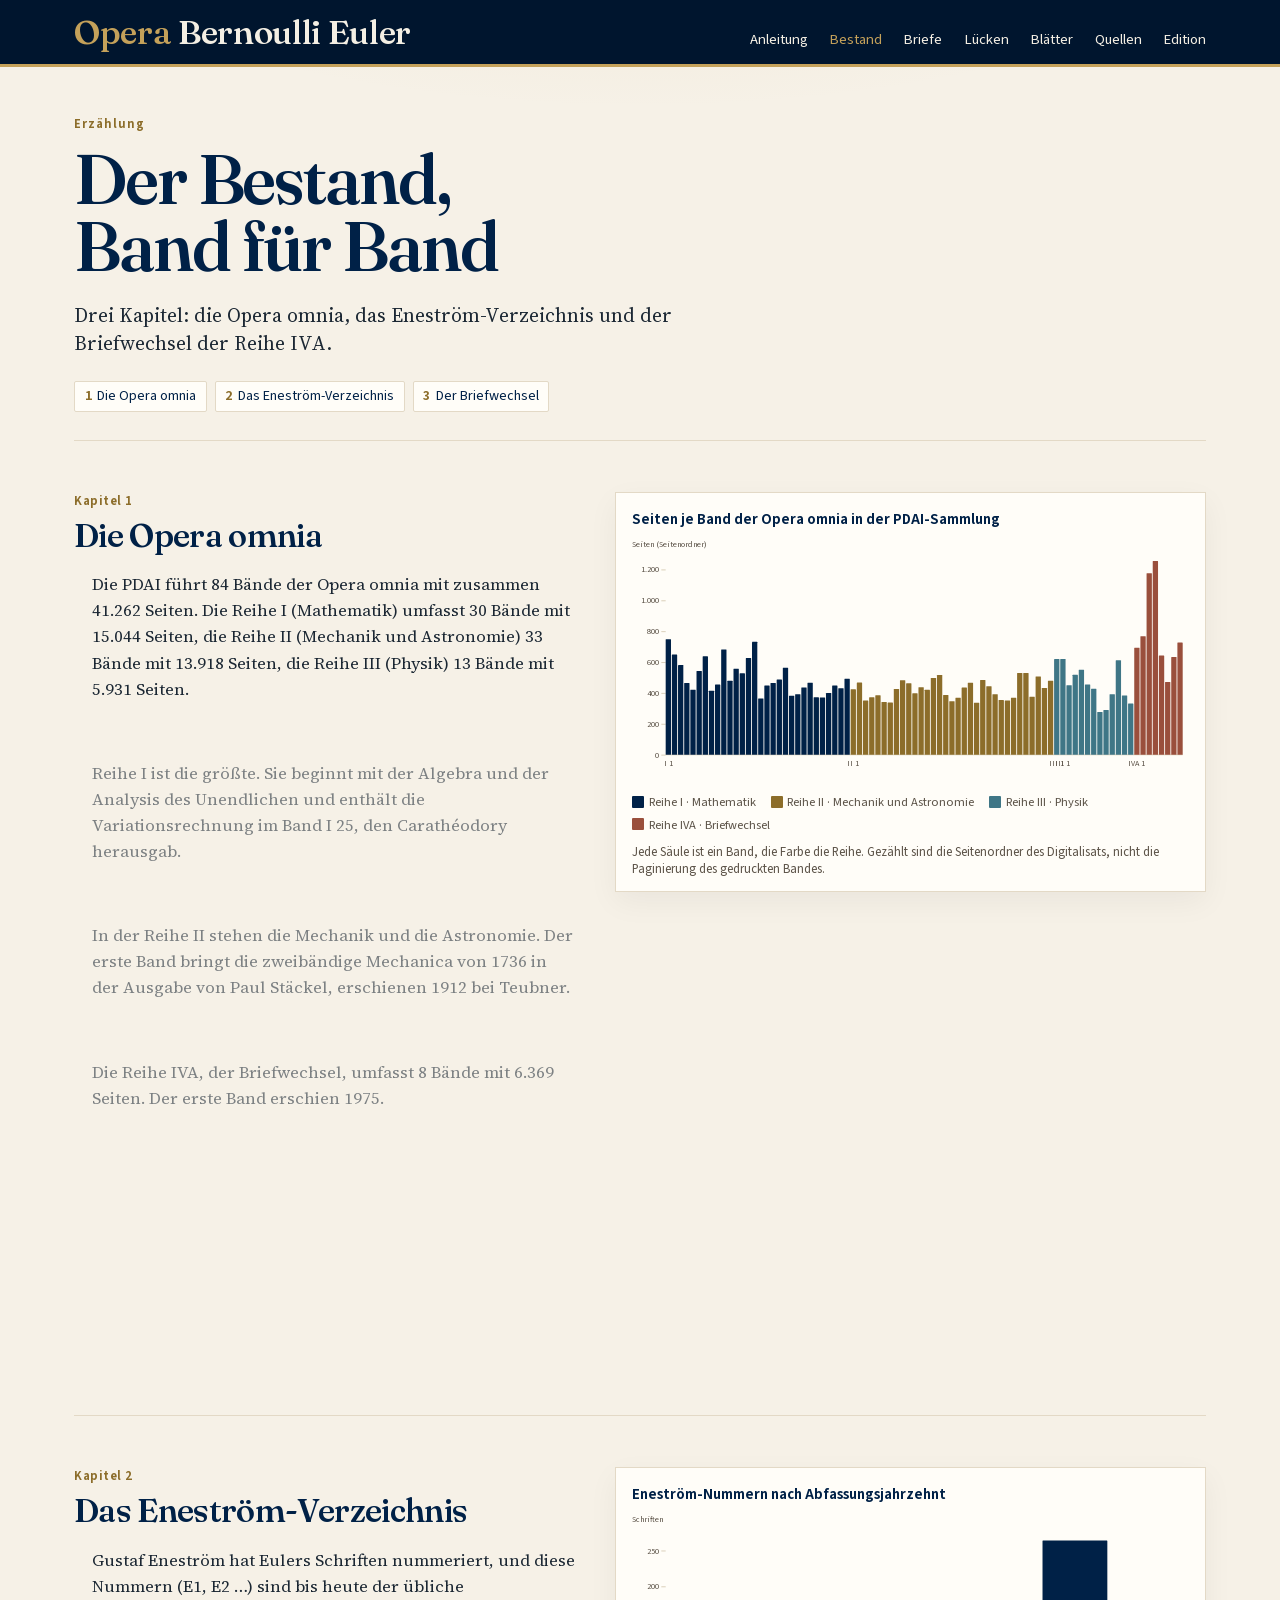
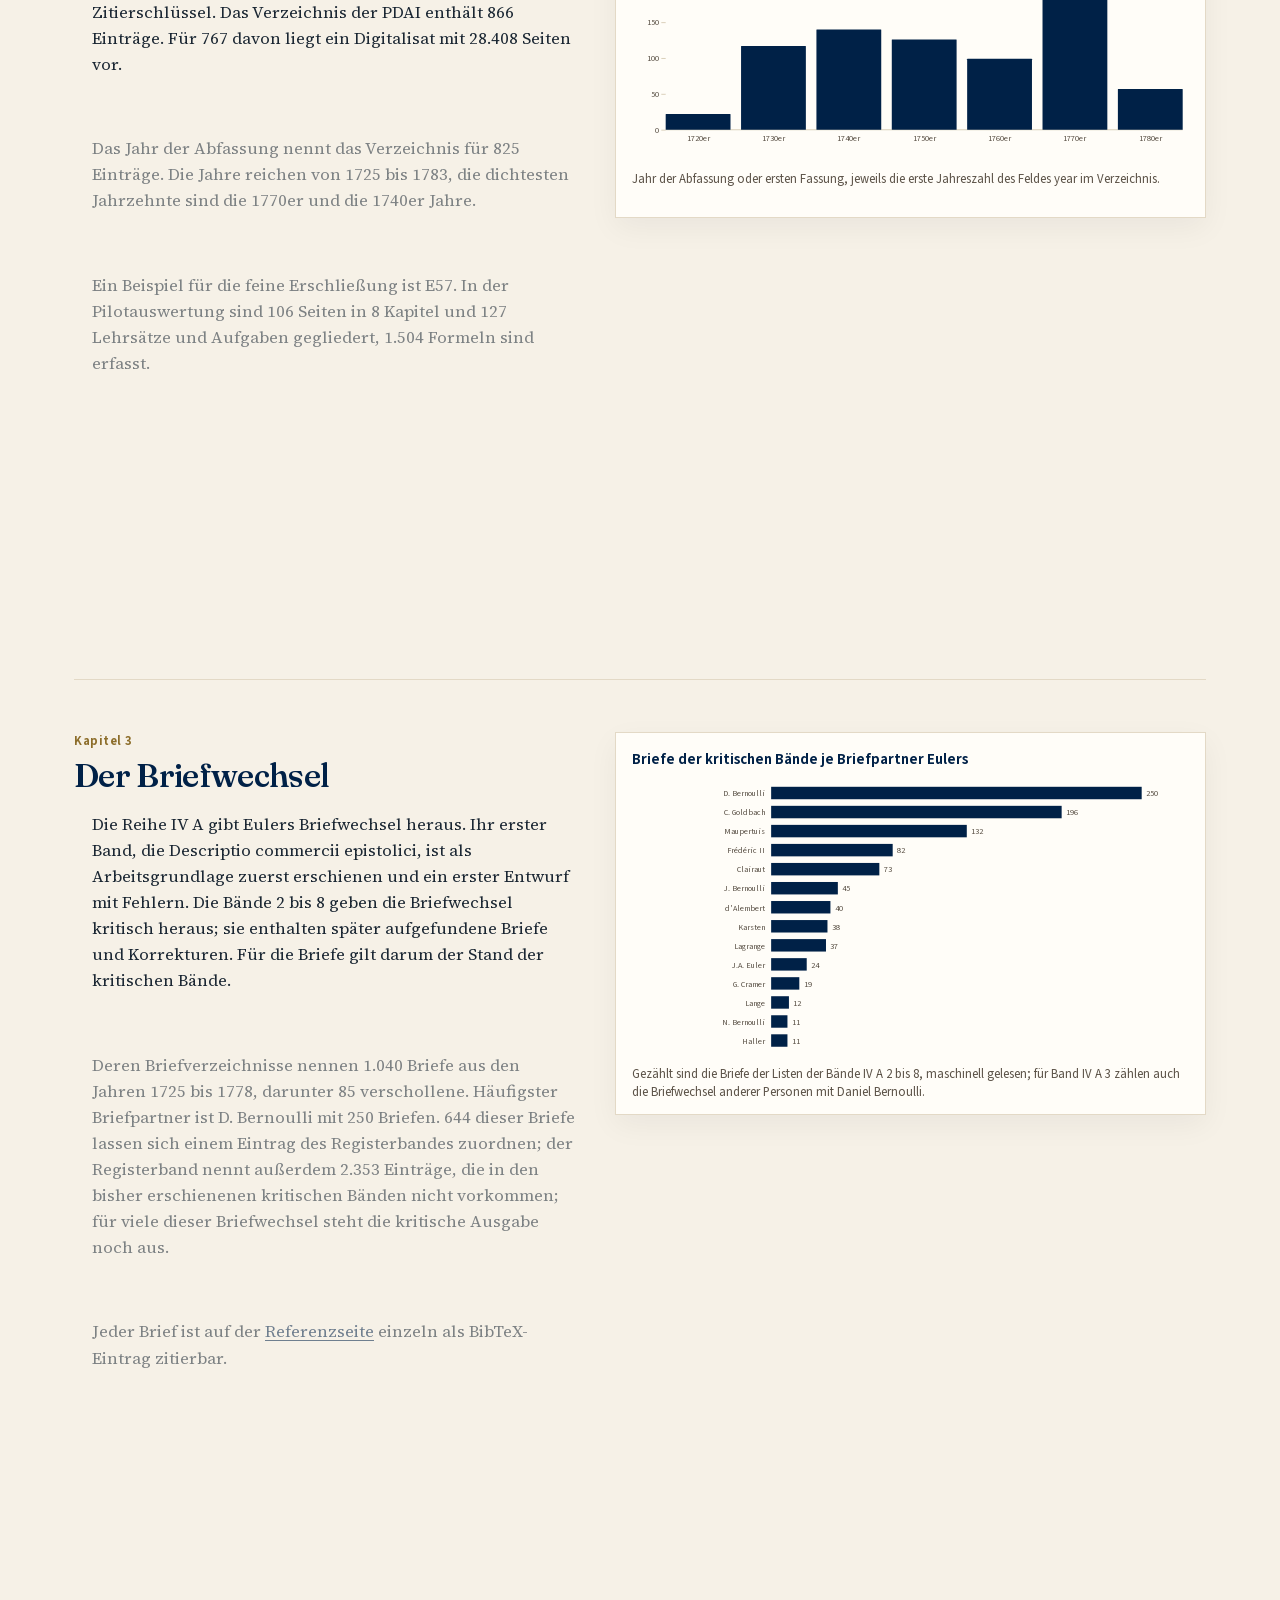
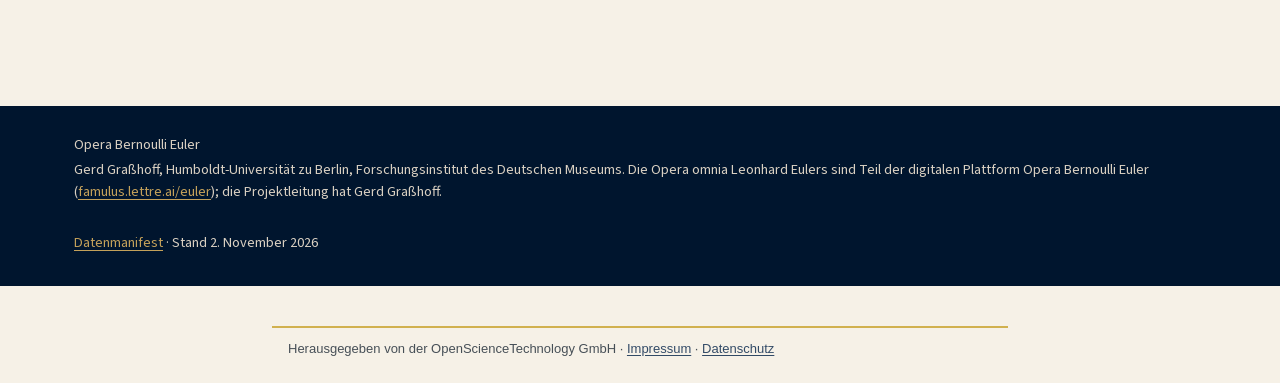
==== bestand/index.html @ 8e4606b7 "Build euler" ====
<!DOCTYPE html>
<html lang="de">
<head>
  <meta charset="utf-8">
  <meta name="viewport" content="width=device-width, initial-scale=1">
  <title>Der Bestand — Opera Bernoulli Euler</title>
  <meta name="description" content="Was von Eulers Werk und Briefwechsel in der PDAI vorliegt, mit Zahlen aus den Quellen.">
  <meta name="author" content="Gerd Graßhoff">
  <meta property="og:title" content="Der Bestand — Opera Bernoulli Euler">
  <meta property="og:description" content="Was von Eulers Werk und Briefwechsel in der PDAI vorliegt, mit Zahlen aus den Quellen.">
  <meta property="og:type" content="website">
  <link rel="icon" href="../favicon.svg" type="image/svg+xml">
  <link rel="stylesheet" href="../assets/fonts.css?v=20261102214445">
  <link rel="stylesheet" href="../assets/landing.css?v=20261102214445">
<!-- famulus:publisher:start -->
<meta name="referrer" content="no-referrer-when-downgrade">
<meta name="publisher" content="OpenScienceTechnology GmbH">
<meta name="DC.publisher" content="OpenScienceTechnology GmbH">
<script type="application/ld+json">{"@context": "https://schema.org", "@type": "WebPage", "url": "https://famulus.lettre.ai/euler/bestand/", "publisher": {"@type": "Organization", "name": "OpenScienceTechnology GmbH", "address": {"@type": "PostalAddress", "streetAddress": "Im Wiesengrund 15A", "addressLocality": "47198 Duisburg", "addressCountry": "Deutschland"}}}</script>
<!-- famulus:publisher:end -->
</head>
<body>
  <a class="skip" href="#inhalt">Zum Inhalt</a>
  <header class="mast">
    <div class="mast-inner">
      <p class="brand brand-lg"><a href="../"><span>Opera</span> Bernoulli Euler</a></p>
      <nav aria-label="Abschnitte">
        <a href="../lesen/">Anleitung</a>
        <a href="../bestand/" aria-current="page">Bestand</a>
        <a href="../briefe/">Briefe</a>
        <a href="../luecken/">Lücken</a>
        <a href="../#galerie">Blätter</a>
        <a href="../#quellen">Quellen</a>
        <a href="https://famulus.lettre.ai/live/euler-opera/" target="_blank" rel="noopener">Edition</a>
      </nav>
    </div>
  </header>

  <main id="inhalt">
    <div class="wrap">
      <section class="story-hero">
        <p class="kicker">Erzählung</p>
        <h1>Der Bestand,<br>Band für Band</h1>
        <p class="lead">Drei Kapitel: die Opera omnia, das Eneström-Verzeichnis und der Briefwechsel der Reihe IVA.</p>
        <ol class="toc" aria-label="Kapitel"><li><a href="#e1"><span class="n">1</span>Die Opera omnia</a></li><li><a href="#e2"><span class="n">2</span>Das Eneström-Verzeichnis</a></li><li><a href="#e3"><span class="n">3</span>Der Briefwechsel</a></li></ol>
      </section>
<section class="chapter" id="e1" data-figure="oo_volumes">
<div class="chapter-text">
<p class="chapter-num">Kapitel 1</p><h2>Die Opera omnia</h2>
<div class="step" data-step="0"><p>Die PDAI führt 84 Bände der Opera omnia mit zusammen 41.262 Seiten. Die Reihe I (Mathematik) umfasst 30 Bände mit 15.044 Seiten, die Reihe II (Mechanik und Astronomie) 33 Bände mit 13.918 Seiten, die Reihe III (Physik) 13 Bände mit 5.931 Seiten.</p></div>
<div class="step" data-step="1" data-highlight="I"><p>Reihe I ist die größte. Sie beginnt mit der Algebra und der Analysis des Unendlichen und enthält die Variationsrechnung im Band I 25, den Carathéodory herausgab.</p></div>
<div class="step" data-step="2" data-highlight="II"><p>In der Reihe II stehen die Mechanik und die Astronomie. Der erste Band bringt die zweibändige Mechanica von 1736 in der Ausgabe von Paul Stäckel, erschienen 1912 bei Teubner.</p></div>
<div class="step" data-step="3" data-highlight="IVA"><p>Die Reihe IVA, der Briefwechsel, umfasst 8 Bände mit 6.369 Seiten. Der erste Band erschien 1975.</p></div>
</div>
<div class="chapter-figure"><div class="sticky"><div class="fig"></div></div></div>
</section>
<section class="chapter" id="e2" data-figure="en_decades">
<div class="chapter-text">
<p class="chapter-num">Kapitel 2</p><h2>Das Eneström-Verzeichnis</h2>
<div class="step" data-step="0"><p>Gustaf Eneström hat Eulers Schriften nummeriert, und diese Nummern (E1, E2 …) sind bis heute der übliche Zitierschlüssel. Das Verzeichnis der PDAI enthält 866 Einträge. Für 767 davon liegt ein Digitalisat mit 28.408 Seiten vor.</p></div>
<div class="step" data-step="1"><p>Das Jahr der Abfassung nennt das Verzeichnis für 825 Einträge. Die Jahre reichen von 1725 bis 1783, die dichtesten Jahrzehnte sind die 1770er und die 1740er Jahre.</p></div>
<div class="step" data-step="2"><p>Ein Beispiel für die feine Erschließung ist E57. In der Pilotauswertung sind 106 Seiten in 8 Kapitel und 127 Lehrsätze und Aufgaben gegliedert, 1.504 Formeln sind erfasst.</p></div>
</div>
<div class="chapter-figure"><div class="sticky"><div class="fig"></div></div></div>
</section>
<section class="chapter" id="e3" data-figure="iva_pairs">
<div class="chapter-text">
<p class="chapter-num">Kapitel 3</p><h2>Der Briefwechsel</h2>
<div class="step" data-step="0"><p>Die Reihe IV A gibt Eulers Briefwechsel heraus. Ihr erster Band, die Descriptio commercii epistolici, ist als Arbeitsgrundlage zuerst erschienen und ein erster Entwurf mit Fehlern. Die Bände 2 bis 8 geben die Briefwechsel kritisch heraus; sie enthalten später aufgefundene Briefe und Korrekturen. Für die Briefe gilt darum der Stand der kritischen Bände.</p></div>
<div class="step" data-step="1"><p>Deren Briefverzeichnisse nennen 1.040 Briefe aus den Jahren 1725 bis 1778, darunter 85 verschollene. Häufigster Briefpartner ist D. Bernoulli mit 250 Briefen. 644 dieser Briefe lassen sich einem Eintrag des Registerbandes zuordnen; der Registerband nennt außerdem 2.353 Einträge, die in den bisher erschienenen kritischen Bänden nicht vorkommen; für viele dieser Briefwechsel steht die kritische Ausgabe noch aus.</p></div>
<div class="step" data-step="2"><p>Jeder Brief ist auf der <a href="../briefe/">Referenzseite</a> einzeln als BibTeX-Eintrag zitierbar.</p></div>
</div>
<div class="chapter-figure"><div class="sticky"><div class="fig"></div></div></div>
</section>


    </div>
  </main>

  <footer>
    <div class="wrap">
      <div><p>Opera Bernoulli Euler</p><p>Gerd Graßhoff, Humboldt-Universität zu Berlin, Forschungsinstitut des Deutschen Museums. Die Opera omnia Leonhard Eulers sind Teil der digitalen Plattform Opera Bernoulli Euler (<a href="https://famulus.lettre.ai/euler/">famulus.lettre.ai/euler</a>); die Projektleitung hat Gerd Graßhoff.</p></div>
      <div><p><a href="../data/manifest.json">Datenmanifest</a> · Stand 2. November 2026</p></div>
    </div>
    <div class="wrap"></div>
  </footer>

  <script src="../assets/vendor/d3.v7.min.js?v=20261102214445"></script>
  <script src="../data/bundle.js?v=20261102214445"></script>
  <script src="../assets/js/charts.js?v=20261102214445"></script>
  <script src="../assets/js/issues.js?v=20261102214445"></script>
  <script src="../assets/js/scrolly.js?v=20261102214445"></script>
<!-- famulus:publisher:start -->
<p class="famulus-publisher" style="max-width:46rem;margin:2.5rem auto 1.5rem;padding:.7rem 16px 0;border-top:2px solid #c8a22a;font:13px/1.5 -apple-system,BlinkMacSystemFont,sans-serif;opacity:.8">Herausgegeben von der OpenScienceTechnology GmbH · <a href="/impressum/">Impressum</a> · <a href="/datenschutz/">Datenschutz</a></p>
<script>(function(){try{var C="https://lettre.ngrok.dev/famulus-counter/api/hit",L=C.replace(/hit$/,'leave'),q=new URLSearchParams(location.search),v=Math.random().toString(36).slice(2,12),u=location.pathname;function S(a,b){navigator.sendBeacon?navigator.sendBeacon(a,b):fetch(a,{method:'POST',body:b,keepalive:true,mode:'no-cors'})}S(C,JSON.stringify({u:u,r:document.referrer,m:"",v:v,c:q.get('c')||q.get('utm_campaign')||''}));var a=0,t=document.visibilityState=='visible'?Date.now():0,s=0,x='',g='',k='';function sc(){var h=document.documentElement;s=Math.max(s,Math.min(100,Math.round((scrollY+innerHeight)/Math.max(h.scrollHeight,1)*100)))}addEventListener('scroll',sc,{passive:true});addEventListener('load',sc);sc();document.addEventListener('click',function(e){var l=e.target.closest&&e.target.closest('a[href]');if(l&&/^https?:$/.test(l.protocol)){var i=l.host==location.host;x=i?'in':'out';g=i?l.pathname+l.hash:l.host;k=(l.getAttribute('aria-label')||l.textContent||'').replace(/\s+/g,' ').trim().slice(0,80);B()}},true);function B(){S(L,JSON.stringify({u:u,v:v,d:Math.round((a+(t?Date.now()-t:0))/1000),s:s,x:x,t:g,k:k}))}function F(){if(t){a+=Date.now()-t;t=0}B()}document.addEventListener('visibilitychange',function(){document.visibilityState=='hidden'?F():t=Date.now()});addEventListener('pagehide',function(){if(t)F()})}catch(e){}})();</script>
<noscript><img src="https://lettre.ngrok.dev/famulus-counter/api/hit.gif?u=/euler/bestand/&amp;m=" width="1" height="1" alt=""></noscript>
<!-- famulus:publisher:end -->
</body>
</html>
---- assets/fonts.css ----
/* Self-hosted web fonts (Fraunces, Source Sans 3, Source Serif 4; SIL Open Font License),
   subsets latin, latin-ext, greek: no request to Google from the landing pages. */
/* latin-ext */
@font-face {
  font-family: 'Fraunces';
  font-style: italic;
  font-weight: 460;
  font-display: swap;
  src: url(../fonts/Fraunces-ea6119fa7f.woff2) format('woff2');
  unicode-range: U+0100-02BA, U+02BD-02C5, U+02C7-02CC, U+02CE-02D7, U+02DD-02FF, U+0304, U+0308, U+0329, U+1D00-1DBF, U+1E00-1E9F, U+1EF2-1EFF, U+2020, U+20A0-20AB, U+20AD-20C4, U+2113, U+2C60-2C7F, U+A720-A7FF;
}
/* latin */
@font-face {
  font-family: 'Fraunces';
  font-style: italic;
  font-weight: 460;
  font-display: swap;
  src: url(../fonts/Fraunces-acb6475b6d.woff2) format('woff2');
  unicode-range: U+0000-00FF, U+0131, U+0152-0153, U+02BB-02BC, U+02C6, U+02DA, U+02DC, U+0304, U+0308, U+0329, U+2000-206F, U+20AC, U+2122, U+2191, U+2193, U+2212, U+2215, U+FEFF, U+FFFD;
}
/* latin-ext */
@font-face {
  font-family: 'Fraunces';
  font-style: normal;
  font-weight: 460;
  font-display: swap;
  src: url(../fonts/Fraunces-ed6f8e8580.woff2) format('woff2');
  unicode-range: U+0100-02BA, U+02BD-02C5, U+02C7-02CC, U+02CE-02D7, U+02DD-02FF, U+0304, U+0308, U+0329, U+1D00-1DBF, U+1E00-1E9F, U+1EF2-1EFF, U+2020, U+20A0-20AB, U+20AD-20C4, U+2113, U+2C60-2C7F, U+A720-A7FF;
}
/* latin */
@font-face {
  font-family: 'Fraunces';
  font-style: normal;
  font-weight: 460;
  font-display: swap;
  src: url(../fonts/Fraunces-9e5095030b.woff2) format('woff2');
  unicode-range: U+0000-00FF, U+0131, U+0152-0153, U+02BB-02BC, U+02C6, U+02DA, U+02DC, U+0304, U+0308, U+0329, U+2000-206F, U+20AC, U+2122, U+2191, U+2193, U+2212, U+2215, U+FEFF, U+FFFD;
}
/* latin-ext */
@font-face {
  font-family: 'Fraunces';
  font-style: normal;
  font-weight: 560;
  font-display: swap;
  src: url(../fonts/Fraunces-ed6f8e8580.woff2) format('woff2');
  unicode-range: U+0100-02BA, U+02BD-02C5, U+02C7-02CC, U+02CE-02D7, U+02DD-02FF, U+0304, U+0308, U+0329, U+1D00-1DBF, U+1E00-1E9F, U+1EF2-1EFF, U+2020, U+20A0-20AB, U+20AD-20C4, U+2113, U+2C60-2C7F, U+A720-A7FF;
}
/* latin */
@font-face {
  font-family: 'Fraunces';
  font-style: normal;
  font-weight: 560;
  font-display: swap;
  src: url(../fonts/Fraunces-9e5095030b.woff2) format('woff2');
  unicode-range: U+0000-00FF, U+0131, U+0152-0153, U+02BB-02BC, U+02C6, U+02DA, U+02DC, U+0304, U+0308, U+0329, U+2000-206F, U+20AC, U+2122, U+2191, U+2193, U+2212, U+2215, U+FEFF, U+FFFD;
}
/* greek */
@font-face {
  font-family: 'Source Sans 3';
  font-style: italic;
  font-weight: 400;
  font-display: swap;
  src: url(../fonts/SourceSans3-353a1b1a14.woff2) format('woff2');
  unicode-range: U+0370-0377, U+037A-037F, U+0384-038A, U+038C, U+038E-03A1, U+03A3-03FF;
}
/* latin-ext */
@font-face {
  font-family: 'Source Sans 3';
  font-style: italic;
  font-weight: 400;
  font-display: swap;
  src: url(../fonts/SourceSans3-d600567f49.woff2) format('woff2');
  unicode-range: U+0100-02BA, U+02BD-02C5, U+02C7-02CC, U+02CE-02D7, U+02DD-02FF, U+0304, U+0308, U+0329, U+1D00-1DBF, U+1E00-1E9F, U+1EF2-1EFF, U+2020, U+20A0-20AB, U+20AD-20C4, U+2113, U+2C60-2C7F, U+A720-A7FF;
}
/* latin */
@font-face {
  font-family: 'Source Sans 3';
  font-style: italic;
  font-weight: 400;
  font-display: swap;
  src: url(../fonts/SourceSans3-40b18df6c7.woff2) format('woff2');
  unicode-range: U+0000-00FF, U+0131, U+0152-0153, U+02BB-02BC, U+02C6, U+02DA, U+02DC, U+0304, U+0308, U+0329, U+2000-206F, U+20AC, U+2122, U+2191, U+2193, U+2212, U+2215, U+FEFF, U+FFFD;
}
/* greek */
@font-face {
  font-family: 'Source Sans 3';
  font-style: normal;
  font-weight: 400;
  font-display: swap;
  src: url(../fonts/SourceSans3-4f1e272f52.woff2) format('woff2');
  unicode-range: U+0370-0377, U+037A-037F, U+0384-038A, U+038C, U+038E-03A1, U+03A3-03FF;
}
/* latin-ext */
@font-face {
  font-family: 'Source Sans 3';
  font-style: normal;
  font-weight: 400;
  font-display: swap;
  src: url(../fonts/SourceSans3-b185df042d.woff2) format('woff2');
  unicode-range: U+0100-02BA, U+02BD-02C5, U+02C7-02CC, U+02CE-02D7, U+02DD-02FF, U+0304, U+0308, U+0329, U+1D00-1DBF, U+1E00-1E9F, U+1EF2-1EFF, U+2020, U+20A0-20AB, U+20AD-20C4, U+2113, U+2C60-2C7F, U+A720-A7FF;
}
/* latin */
@font-face {
  font-family: 'Source Sans 3';
  font-style: normal;
  font-weight: 400;
  font-display: swap;
  src: url(../fonts/SourceSans3-e6c9ca6380.woff2) format('woff2');
  unicode-range: U+0000-00FF, U+0131, U+0152-0153, U+02BB-02BC, U+02C6, U+02DA, U+02DC, U+0304, U+0308, U+0329, U+2000-206F, U+20AC, U+2122, U+2191, U+2193, U+2212, U+2215, U+FEFF, U+FFFD;
}
/* greek */
@font-face {
  font-family: 'Source Sans 3';
  font-style: normal;
  font-weight: 560;
  font-display: swap;
  src: url(../fonts/SourceSans3-4f1e272f52.woff2) format('woff2');
  unicode-range: U+0370-0377, U+037A-037F, U+0384-038A, U+038C, U+038E-03A1, U+03A3-03FF;
}
/* latin-ext */
@font-face {
  font-family: 'Source Sans 3';
  font-style: normal;
  font-weight: 560;
  font-display: swap;
  src: url(../fonts/SourceSans3-b185df042d.woff2) format('woff2');
  unicode-range: U+0100-02BA, U+02BD-02C5, U+02C7-02CC, U+02CE-02D7, U+02DD-02FF, U+0304, U+0308, U+0329, U+1D00-1DBF, U+1E00-1E9F, U+1EF2-1EFF, U+2020, U+20A0-20AB, U+20AD-20C4, U+2113, U+2C60-2C7F, U+A720-A7FF;
}
/* latin */
@font-face {
  font-family: 'Source Sans 3';
  font-style: normal;
  font-weight: 560;
  font-display: swap;
  src: url(../fonts/SourceSans3-e6c9ca6380.woff2) format('woff2');
  unicode-range: U+0000-00FF, U+0131, U+0152-0153, U+02BB-02BC, U+02C6, U+02DA, U+02DC, U+0304, U+0308, U+0329, U+2000-206F, U+20AC, U+2122, U+2191, U+2193, U+2212, U+2215, U+FEFF, U+FFFD;
}
/* greek */
@font-face {
  font-family: 'Source Sans 3';
  font-style: normal;
  font-weight: 650;
  font-display: swap;
  src: url(../fonts/SourceSans3-4f1e272f52.woff2) format('woff2');
  unicode-range: U+0370-0377, U+037A-037F, U+0384-038A, U+038C, U+038E-03A1, U+03A3-03FF;
}
/* latin-ext */
@font-face {
  font-family: 'Source Sans 3';
  font-style: normal;
  font-weight: 650;
  font-display: swap;
  src: url(../fonts/SourceSans3-b185df042d.woff2) format('woff2');
  unicode-range: U+0100-02BA, U+02BD-02C5, U+02C7-02CC, U+02CE-02D7, U+02DD-02FF, U+0304, U+0308, U+0329, U+1D00-1DBF, U+1E00-1E9F, U+1EF2-1EFF, U+2020, U+20A0-20AB, U+20AD-20C4, U+2113, U+2C60-2C7F, U+A720-A7FF;
}
/* latin */
@font-face {
  font-family: 'Source Sans 3';
  font-style: normal;
  font-weight: 650;
  font-display: swap;
  src: url(../fonts/SourceSans3-e6c9ca6380.woff2) format('woff2');
  unicode-range: U+0000-00FF, U+0131, U+0152-0153, U+02BB-02BC, U+02C6, U+02DA, U+02DC, U+0304, U+0308, U+0329, U+2000-206F, U+20AC, U+2122, U+2191, U+2193, U+2212, U+2215, U+FEFF, U+FFFD;
}
/* greek */
@font-face {
  font-family: 'Source Serif 4';
  font-style: italic;
  font-weight: 400;
  font-display: swap;
  src: url(../fonts/SourceSerif4-4c9485c931.woff2) format('woff2');
  unicode-range: U+0370-0377, U+037A-037F, U+0384-038A, U+038C, U+038E-03A1, U+03A3-03FF;
}
/* latin-ext */
@font-face {
  font-family: 'Source Serif 4';
  font-style: italic;
  font-weight: 400;
  font-display: swap;
  src: url(../fonts/SourceSerif4-6f4634df4c.woff2) format('woff2');
  unicode-range: U+0100-02BA, U+02BD-02C5, U+02C7-02CC, U+02CE-02D7, U+02DD-02FF, U+0304, U+0308, U+0329, U+1D00-1DBF, U+1E00-1E9F, U+1EF2-1EFF, U+2020, U+20A0-20AB, U+20AD-20C4, U+2113, U+2C60-2C7F, U+A720-A7FF;
}
/* latin */
@font-face {
  font-family: 'Source Serif 4';
  font-style: italic;
  font-weight: 400;
  font-display: swap;
  src: url(../fonts/SourceSerif4-1728511cfe.woff2) format('woff2');
  unicode-range: U+0000-00FF, U+0131, U+0152-0153, U+02BB-02BC, U+02C6, U+02DA, U+02DC, U+0304, U+0308, U+0329, U+2000-206F, U+20AC, U+2122, U+2191, U+2193, U+2212, U+2215, U+FEFF, U+FFFD;
}
/* greek */
@font-face {
  font-family: 'Source Serif 4';
  font-style: normal;
  font-weight: 400;
  font-display: swap;
  src: url(../fonts/SourceSerif4-ee5077508f.woff2) format('woff2');
  unicode-range: U+0370-0377, U+037A-037F, U+0384-038A, U+038C, U+038E-03A1, U+03A3-03FF;
}
/* latin-ext */
@font-face {
  font-family: 'Source Serif 4';
  font-style: normal;
  font-weight: 400;
  font-display: swap;
  src: url(../fonts/SourceSerif4-904ac685a1.woff2) format('woff2');
  unicode-range: U+0100-02BA, U+02BD-02C5, U+02C7-02CC, U+02CE-02D7, U+02DD-02FF, U+0304, U+0308, U+0329, U+1D00-1DBF, U+1E00-1E9F, U+1EF2-1EFF, U+2020, U+20A0-20AB, U+20AD-20C4, U+2113, U+2C60-2C7F, U+A720-A7FF;
}
/* latin */
@font-face {
  font-family: 'Source Serif 4';
  font-style: normal;
  font-weight: 400;
  font-display: swap;
  src: url(../fonts/SourceSerif4-8eff34b5ed.woff2) format('woff2');
  unicode-range: U+0000-00FF, U+0131, U+0152-0153, U+02BB-02BC, U+02C6, U+02DA, U+02DC, U+0304, U+0308, U+0329, U+2000-206F, U+20AC, U+2122, U+2191, U+2193, U+2212, U+2215, U+FEFF, U+FFFD;
}
/* greek */
@font-face {
  font-family: 'Source Serif 4';
  font-style: normal;
  font-weight: 560;
  font-display: swap;
  src: url(../fonts/SourceSerif4-ee5077508f.woff2) format('woff2');
  unicode-range: U+0370-0377, U+037A-037F, U+0384-038A, U+038C, U+038E-03A1, U+03A3-03FF;
}
/* latin-ext */
@font-face {
  font-family: 'Source Serif 4';
  font-style: normal;
  font-weight: 560;
  font-display: swap;
  src: url(../fonts/SourceSerif4-904ac685a1.woff2) format('woff2');
  unicode-range: U+0100-02BA, U+02BD-02C5, U+02C7-02CC, U+02CE-02D7, U+02DD-02FF, U+0304, U+0308, U+0329, U+1D00-1DBF, U+1E00-1E9F, U+1EF2-1EFF, U+2020, U+20A0-20AB, U+20AD-20C4, U+2113, U+2C60-2C7F, U+A720-A7FF;
}
/* latin */
@font-face {
  font-family: 'Source Serif 4';
  font-style: normal;
  font-weight: 560;
  font-display: swap;
  src: url(../fonts/SourceSerif4-8eff34b5ed.woff2) format('woff2');
  unicode-range: U+0000-00FF, U+0131, U+0152-0153, U+02BB-02BC, U+02C6, U+02DA, U+02DC, U+0304, U+0308, U+0329, U+2000-206F, U+20AC, U+2122, U+2191, U+2193, U+2212, U+2215, U+FEFF, U+FFFD;
}
---- assets/landing.css ----
/* PDAI landing pages — shared styles for landing pages and narratives.
   Visual system of Kepleriana 2026 and Kármán 2026: Oxford blue, gold, sandstone. */

:root {
  --oxford: #002147;
  --oxford-deep: #00152e;
  --oxford-soft: #2c4a6e;
  --ink: #1b2733;
  --muted: #5c5348;
  --gold: #c4a15a;
  --gold-deep: #8c6d2a;
  --gold-pale: #efe3c4;
  --sand: #f6f1e7;
  --sand-deep: #ece3d2;
  --paper: #fffdf8;
  --line: #e3d9c6;
  --line-strong: #cdbfa4;
  --serif: "Source Serif 4", "Palatino Linotype", Palatino, serif;
  --display: "Fraunces", "Source Serif 4", Palatino, serif;
  --sans: "Source Sans 3", "Avenir Next", "Segoe UI", sans-serif;
  --p-studium: #8c6d2a;
  --p-aachen: #002147;
  --p-pasadena: #3f7686;
  --p-beratung: #9a4f3c;
  --p-agard: #5f6b3a;
}

* { box-sizing: border-box; }
html { scroll-behavior: smooth; }
.no-smooth { scroll-behavior: auto !important; }
body {
  margin: 0;
  color: var(--ink);
  background:
    radial-gradient(1200px 480px at 50% -180px, rgba(196, 161, 90, 0.16), transparent 60%),
    var(--sand);
  font-family: var(--serif);
  font-size: 1.05rem;
  line-height: 1.55;
}
a { color: var(--oxford); text-underline-offset: 0.18em; }
a:hover { color: var(--gold-deep); }
img { max-width: 100%; }
.skip {
  position: absolute; left: 1rem; top: -4rem;
  background: var(--oxford); color: #fff; padding: 0.4rem 0.7rem;
}
.skip:focus { top: 0.6rem; z-index: 50; }

/* ---------------------------------------------------------------- mast */
.mast {
  background: var(--oxford-deep);
  color: #f4efe4;
  border-bottom: 3px solid var(--gold);
  position: relative;
  z-index: 20;
}
.mast-inner {
  max-width: 1180px;
  margin: 0 auto;
  padding: 0.85rem 1.5rem 0.8rem;
  display: flex;
  justify-content: space-between;
  align-items: baseline;
  gap: 1rem;
}
.brand {
  margin: 0;
  font-family: var(--sans);
  font-size: 0.8rem;
  letter-spacing: 0.08em;
  font-weight: 650;
}
.brand.brand-lg {
  font-family: var(--display);
  font-size: clamp(1.5rem, 3.2vw, 2.1rem);
  letter-spacing: -0.01em;
  font-weight: 560;
  line-height: 1.1;
}
.brand a { color: #f4efe4; text-decoration: none; }
.brand span { color: var(--gold); }
.mast nav { font-family: var(--sans); font-size: 0.92rem; }
.mast nav a { color: #f4efe4; text-decoration: none; margin-left: 1.15rem; }
.mast nav a:hover, .mast nav a[aria-current="page"] { color: var(--gold); }

.wrap { max-width: 1180px; margin: 0 auto; padding: 0 1.5rem; }

/* ---------------------------------------------------------------- hero */
.hero { padding: 3.4rem 0 1.6rem; }
.kicker {
  margin: 0 0 0.7rem;
  font-family: var(--sans);
  font-size: 0.8rem;
  letter-spacing: 0.08em;
  color: var(--gold-deep);
  font-weight: 650;
}
h1 {
  margin: 0;
  font-family: var(--display);
  font-weight: 560;
  font-size: clamp(2.8rem, 7vw, 5.6rem);
  letter-spacing: -0.03em;
  line-height: 0.95;
  color: var(--oxford);
}
h1 em { font-style: italic; font-weight: 460; color: var(--gold-deep); }
.lead {
  max-width: 44rem;
  margin: 1.35rem 0 0;
  font-size: 1.22rem;
  line-height: 1.45;
}
.byline { margin: 1.1rem 0 0; max-width: 44rem; color: var(--muted); font-size: 0.98rem; }
.credit {
  margin: 0.9rem 0 0;
  max-width: 44rem;
  font-family: var(--sans);
  font-size: 0.86rem;
  color: var(--muted);
  border-left: 3px solid var(--gold);
  padding: 0.15rem 0 0.15rem 0.7rem;
}

/* ---------------------------------------------------------------- key figures */
.figures {
  display: grid;
  grid-template-columns: repeat(var(--cols, 6), 1fr);
  gap: 0;
  margin: 1.8rem 0 1.4rem;
  border-top: 1px solid var(--line);
  border-bottom: 1px solid var(--line);
}
.figures div { padding: 0.8rem 0.7rem 0.75rem; border-right: 1px solid var(--line); }
.figures div:last-child { border-right: 0; }
.figures .v {
  display: block;
  font-family: var(--display);
  font-size: 1.85rem;
  color: var(--oxford);
  line-height: 1.05;
  font-variant-numeric: lining-nums tabular-nums;
}
.figures .k { display: block; font-family: var(--sans); font-size: 0.82rem; color: var(--muted); margin-top: 0.2rem; }

/* ---------------------------------------------------------------- portal cards */
.portals {
  display: grid;
  grid-template-columns: 1.35fr 1fr 1fr;
  gap: 1rem;
  padding-bottom: 1rem;
}
.portal {
  background: var(--paper);
  border: 1px solid var(--line);
  border-top: 3px solid var(--oxford);
  border-radius: 2px;
  padding: 1.3rem 1.35rem 1.2rem;
  box-shadow: 0 10px 28px rgba(0, 21, 46, 0.05);
  display: flex;
  flex-direction: column;
}
.portal.lead-card { grid-row: span 3; }
.portal.wide { grid-column: span 2; }
.portal.method {
  grid-column: 1 / -1;
  border-top-color: var(--gold);
  background: linear-gradient(180deg, rgba(196, 161, 90, 0.1), transparent 4.5rem), var(--paper);
}
.portal.method h2 span { color: var(--gold-deep); font-style: italic; font-weight: 460; }
.method-cols { display: grid; grid-template-columns: 1fr 1fr; gap: 0.4rem 2rem; }
.method-cols p { margin: 0 0 0.75rem; }
.portal .mark {
  font-family: var(--sans);
  font-size: 0.76rem;
  letter-spacing: 0.06em;
  color: var(--gold-deep);
  font-weight: 650;
  margin: 0 0 0.45rem;
}
.portal h2 {
  margin: 0 0 0.55rem;
  font-family: var(--display);
  font-weight: 560;
  font-size: 1.7rem;
  line-height: 1.12;
  letter-spacing: -0.02em;
  color: var(--oxford);
}
.portal p { margin: 0 0 0.85rem; }
.portal .spark { margin: 0.1rem 0 0.9rem; }
.contents { list-style: none; margin: 0.2rem 0 1.1rem; padding: 0; border-top: 1px solid var(--line); }
.contents li { border-bottom: 1px solid var(--line); }
.contents a {
  display: grid;
  grid-template-columns: 2.2rem 1fr;
  gap: 0.55rem;
  text-decoration: none;
  padding: 0.4rem 0;
  color: var(--ink);
  font-size: 0.98rem;
}
.contents a:hover { color: var(--oxford); }
.contents .num { font-family: var(--sans); color: var(--gold-deep); font-size: 0.8rem; padding-top: 0.2rem; }
.go {
  margin-top: auto;
  align-self: flex-start;
  display: inline-block;
  background: var(--oxford);
  color: #f7f1e4;
  text-decoration: none;
  font-family: var(--sans);
  font-weight: 650;
  font-size: 0.95rem;
  padding: 0.6rem 0.95rem;
  border-radius: 2px;
}
.go:hover { background: #01315f; color: #fff; }
.go.quiet { background: transparent; color: var(--oxford); border: 1px solid var(--oxford); margin-left: 0.45rem; }
.go.quiet:hover { background: var(--oxford); color: #fff; }
.go-row { margin-top: auto; }

section.band { padding: 1.8rem 0 0.6rem; }
section.band > h2, .band-title {
  margin: 0 0 0.85rem;
  font-family: var(--display);
  font-weight: 560;
  font-size: 1.7rem;
  color: var(--oxford);
  letter-spacing: -0.02em;
}
.section-lead { margin: -0.35rem 0 1rem; color: var(--muted); max-width: 46rem; }

/* facsimile strip */
.facsimiles {
  display: grid;
  grid-template-columns: repeat(6, 1fr);
  gap: 0.8rem;
}
.facsimile {
  display: block;
  text-decoration: none;
  color: var(--ink);
  background: var(--paper);
  border: 1px solid var(--line);
  padding: 0.45rem 0.45rem 0.6rem;
}
.facsimile:hover { border-color: var(--oxford); }
.facsimile img { display: block; width: 100%; aspect-ratio: 5 / 7; object-fit: cover; object-position: top; background: #eee; }
.facsimile .d { display: block; font-family: var(--sans); font-size: 0.76rem; color: var(--gold-deep); margin-top: 0.45rem; font-weight: 650; }
.facsimile .c { display: block; font-family: var(--sans); font-size: 0.8rem; line-height: 1.3; margin-top: 0.15rem; }

/* sources */
.sources { display: grid; grid-template-columns: 1.2fr 1fr; gap: 1rem; padding-bottom: 2.5rem; }
.source-item { background: var(--paper); border: 1px solid var(--line); padding: 1rem 1.15rem; }
.source-item h3 { margin: 0 0 0.3rem; font-family: var(--display); font-weight: 560; font-size: 1.25rem; color: var(--oxford); }
.source-item p { margin: 0 0 0.35rem; font-size: 0.96rem; }
.source-item .meta { font-family: var(--sans); font-size: 0.84rem; color: var(--muted); }
.admission { margin: 0; padding-left: 1.2rem; font-size: 0.96rem; }
.admission li { margin-bottom: 0.3rem; }

footer {
  background: var(--oxford-deep);
  color: #d9d0c2;
  padding: 1.6rem 0 1.8rem;
  font-family: var(--sans);
  font-size: 0.9rem;
  margin-top: 2rem;
}
footer .wrap { display: flex; justify-content: space-between; gap: 1.5rem; flex-wrap: wrap; }
footer a { color: var(--gold); }
footer p { margin: 0.15rem 0; }

/* ---------------------------------------------------------------- narrative */
.story-hero { padding: 3rem 0 1.2rem; }
.story-hero h1 { font-size: clamp(2.4rem, 5.6vw, 4.4rem); }
.home-back { margin: 1.15rem 0 0; }
.home-back a {
  display: inline-block;
  font-family: var(--sans);
  font-size: 0.82rem;
  font-weight: 650;
  letter-spacing: 0.01em;
  color: #f4ead0;
  background: var(--oxford, #002147);
  text-decoration: none;
  padding: 0.38rem 0.85rem;
  border-radius: 999px;
}
.home-back a:hover { color: var(--gold, #c8a22a); }
.toc {
  display: flex;
  flex-wrap: wrap;
  gap: 0.35rem 0.5rem;
  margin: 1.4rem 0 0.5rem;
  padding: 0;
  list-style: none;
  font-family: var(--sans);
  font-size: 0.88rem;
}
.toc a {
  display: inline-block;
  text-decoration: none;
  color: var(--oxford);
  border: 1px solid var(--line);
  background: var(--paper);
  padding: 0.25rem 0.6rem;
  border-radius: 2px;
}
.toc a:hover { border-color: var(--oxford); }
.toc .n { color: var(--gold-deep); margin-right: 0.35rem; font-weight: 650; }

.chapter {
  display: grid;
  grid-template-columns: minmax(0, 0.92fr) minmax(0, 1.08fr);
  gap: 2.4rem;
  padding: 3.2rem 0 1rem;
  border-top: 1px solid var(--line);
}
.chapter.no-figure { grid-template-columns: minmax(0, 46rem); }
.chapter-text { min-width: 0; }
.chapter-num { font-family: var(--sans); font-size: 0.8rem; color: var(--gold-deep); font-weight: 650; margin: 0 0 0.35rem; letter-spacing: 0.04em; }
.chapter h2 {
  margin: 0 0 1rem;
  font-family: var(--display);
  font-weight: 560;
  font-size: 2.05rem;
  line-height: 1.1;
  letter-spacing: -0.02em;
  color: var(--oxford);
}
.chapter h3 { font-family: var(--display); font-weight: 560; font-size: 1.25rem; color: var(--oxford); margin: 1.4rem 0 0.5rem; }
.step {
  margin: 0 0 2.4rem;
  padding: 0.2rem 0 0.2rem 1rem;
  border-left: 2px solid transparent;
  transition: border-color 200ms ease, opacity 200ms ease;
  opacity: 0.55;
}
.step:first-of-type { opacity: 1; }
.step.active { border-left-color: var(--gold); opacity: 1; }
.step p { margin: 0 0 0.85rem; }
.step:last-child { margin-bottom: 30vh; }
.chapter.no-figure .step, .chapter.no-figure .step:last-child { opacity: 1; margin-bottom: 1.4rem; }
.chapter-figure { min-width: 0; }
.chapter-figure .sticky {
  position: sticky;
  top: 1.2rem;
  background: var(--paper);
  border: 1px solid var(--line);
  padding: 1rem 1rem 0.8rem;
  box-shadow: 0 10px 28px rgba(0, 21, 46, 0.05);
}
.fig { width: 100%; min-height: 320px; }
.fig svg { display: block; width: 100%; height: auto; overflow: visible; }
.fig-title { font-family: var(--sans); font-weight: 650; font-size: 0.92rem; color: var(--oxford); margin: 0 0 0.4rem; }
.fig-note { font-family: var(--sans); font-size: 0.8rem; color: var(--muted); margin: 0.55rem 0 0; line-height: 1.35; }
.fig-legend { display: flex; flex-wrap: wrap; gap: 0.2rem 0.9rem; font-family: var(--sans); font-size: 0.78rem; color: var(--muted); margin: 0.4rem 0 0; }
.fig-legend i { display: inline-block; width: 0.75rem; height: 0.75rem; margin-right: 0.3rem; vertical-align: -0.1rem; border-radius: 1px; }

.locus { font-family: var(--sans); font-size: 0.78rem; color: var(--muted); }
.locus a { color: var(--muted); }
.locus a:hover { color: var(--gold-deep); }
.aside {
  font-family: var(--sans);
  font-size: 0.9rem;
  background: var(--gold-pale);
  border-left: 3px solid var(--gold);
  padding: 0.6rem 0.8rem;
  margin: 0.4rem 0 1rem;
}
.aside p { margin: 0 0 0.4rem; }
.aside p:last-child { margin: 0; }
.quote-card { display: grid; grid-template-columns: 7rem 1fr; gap: 0.9rem; align-items: start; margin: 0.6rem 0 1.1rem; }
.quote-card img { display: block; width: 100%; height: auto; border: 1px solid var(--line); background: #fff; }
.quote-card figcaption { font-family: var(--sans); font-size: 0.84rem; color: var(--muted); }
.quote-card figcaption a { font-weight: 650; }

/* manuscript cards (full width band after a chapter) */
.ms-cards { display: grid; grid-template-columns: repeat(4, 1fr); gap: 0.9rem; padding: 0.6rem 0 2rem; }
.ms-card { background: var(--paper); border: 1px solid var(--line); display: flex; flex-direction: column; text-decoration: none; color: var(--ink); }
.ms-card:hover { border-color: var(--oxford); }
.ms-card img { width: 100%; aspect-ratio: 4 / 3; object-fit: cover; object-position: top; border-bottom: 1px solid var(--line); }
.ms-card .b { padding: 0.65rem 0.75rem 0.75rem; }
.ms-card .y { font-family: var(--sans); font-size: 0.78rem; color: var(--gold-deep); font-weight: 650; }
.ms-card h4 { font-family: var(--display); font-weight: 560; font-size: 1.05rem; margin: 0.15rem 0 0.3rem; color: var(--oxford); line-height: 1.2; }
.ms-card p { font-family: var(--sans); font-size: 0.82rem; margin: 0; color: var(--muted); line-height: 1.35; }

/* tooltip */
.tip {
  position: fixed;
  pointer-events: none;
  z-index: 60;
  background: var(--oxford-deep);
  color: #f4efe4;
  font-family: var(--sans);
  font-size: 0.82rem;
  line-height: 1.35;
  padding: 0.45rem 0.6rem;
  border-radius: 2px;
  max-width: 22rem;
  box-shadow: 0 6px 18px rgba(0, 0, 0, 0.25);
  opacity: 0;
  transition: opacity 120ms ease;
}
.tip b { color: var(--gold); font-weight: 650; }

/* chart text */
.axis text { font-family: var(--sans); font-size: 11px; fill: var(--muted); }
.lbl { font-family: var(--sans); font-size: 11px; }
.lbl:not([fill]) { fill: var(--muted); }
.axis path, .axis line { stroke: #cdbfa4; }
.lbl-strong { font-family: var(--sans); font-size: 11.5px; font-weight: 650; }
.lbl-strong:not([fill]) { fill: var(--oxford); }
.lbl-serif { font-family: var(--serif); font-size: 12px; }
.lbl-serif:not([fill]) { fill: var(--ink); }

/* ---------------------------------------------------------------- periods page */
.period-band {
  position: sticky;
  top: 0;
  z-index: 15;
  background: rgba(246, 241, 231, 0.96);
  backdrop-filter: blur(4px);
  border-bottom: 1px solid var(--line);
  padding: 0.55rem 0 0.5rem;
}
.period-band .wrap { display: grid; grid-template-columns: auto 1fr; gap: 1rem; align-items: center; }
.period-band .lbl-head { font-family: var(--sans); font-size: 0.8rem; color: var(--muted); font-weight: 650; }
.period-band svg { display: block; width: 100%; height: 46px; }
.period-band .seg { cursor: pointer; }
.period-band .seg text { font-family: var(--sans); font-size: 11.5px; fill: #fff; font-weight: 650; pointer-events: none; }
.period-band .seg .yr { font-weight: 400; fill: rgba(255, 255, 255, 0.85); }
.period-band .seg.dim rect { opacity: 0.3; }
.prov {
  display: inline-block;
  font-family: var(--sans);
  font-size: 0.72rem;
  font-weight: 650;
  color: var(--gold-deep);
  border: 1px solid var(--gold);
  border-radius: 2px;
  padding: 0 0.3rem;
  margin-left: 0.4rem;
  vertical-align: 0.1rem;
}
.period-section { padding: 2.8rem 0 1rem; border-top: 1px solid var(--line); scroll-margin-top: 64px; transition: opacity 200ms ease; }
.period-section .head { display: flex; align-items: baseline; gap: 0.8rem; flex-wrap: wrap; }
.period-section h2 { font-family: var(--display); font-weight: 560; font-size: 2.1rem; color: var(--oxford); margin: 0; letter-spacing: -0.02em; }
.period-section .years { font-family: var(--sans); font-size: 1rem; color: var(--gold-deep); font-weight: 650; }
.period-grid { display: grid; grid-template-columns: minmax(0, 0.95fr) minmax(0, 1.05fr); gap: 2.2rem; margin-top: 1rem; }
.period-text p { margin: 0 0 0.85rem; }
.period-panels { display: grid; grid-template-columns: 1fr 1fr; gap: 0.8rem; align-content: start; }
.panel { background: var(--paper); border: 1px solid var(--line); padding: 0.7rem 0.8rem 0.6rem; min-width: 0; }
.panel.wide { grid-column: 1 / -1; }
.panel h4 { font-family: var(--sans); font-size: 0.8rem; font-weight: 650; color: var(--oxford); margin: 0 0 0.35rem; }
.panel .note { font-family: var(--sans); font-size: 0.76rem; color: var(--muted); margin: 0.35rem 0 0; }
.evidence { list-style: none; margin: 0; padding: 0; font-family: var(--sans); font-size: 0.82rem; }
.evidence li { border-top: 1px solid var(--line); padding: 0.35rem 0; }
.evidence li:first-child { border-top: 0; }
.evidence .d { color: var(--gold-deep); font-weight: 650; margin-right: 0.35rem; }
.evidence .t { color: var(--muted); }
.table-scroll { overflow-x: auto; -webkit-overflow-scrolling: touch; }
.check-table { width: 100%; border-collapse: collapse; font-family: var(--sans); font-size: 0.86rem; margin: 0.6rem 0 0; }
.check-table th, .check-table td { text-align: left; padding: 0.35rem 0.5rem; border-bottom: 1px solid var(--line); vertical-align: top; }
.check-table th { color: var(--muted); font-weight: 650; }
.check-table .ok { color: var(--p-agard); font-weight: 650; }
.check-table .off { color: var(--p-beratung); font-weight: 650; }
.full-figure { background: var(--paper); border: 1px solid var(--line); padding: 1rem 1rem 0.8rem; margin: 0.8rem 0 1.6rem; box-shadow: 0 10px 28px rgba(0, 21, 46, 0.05); }

/* ---------------------------------------------------------------- responsive */
@media (max-width: 1020px) {
  .portals { grid-template-columns: 1fr 1fr; }
  .portal.lead-card { grid-row: auto; grid-column: 1 / -1; }
  .portal.wide { grid-column: 1 / -1; }
  .figures { grid-template-columns: repeat(3, 1fr); }
  .figures div:nth-child(3) { border-right: 0; }
  .facsimiles { grid-template-columns: repeat(3, 1fr); }
  .ms-cards { grid-template-columns: repeat(2, 1fr); }
  .chapter, .period-grid { grid-template-columns: 1fr; }
  .chapter-figure { order: -1; }
  .chapter-figure .sticky { position: relative; top: 0; }
  .step { opacity: 1; }
  .step:last-child { margin-bottom: 1rem; }
}
@media (max-width: 680px) {
  .mast-inner { flex-direction: column; align-items: flex-start; }
  .mast nav a { margin-left: 0; margin-right: 0.9rem; }
  .portals, .method-cols, .sources, .period-panels { grid-template-columns: 1fr; }
  .figures { grid-template-columns: repeat(2, 1fr); }
  .figures div:nth-child(3) { border-right: 1px solid var(--line); }
  .figures div:nth-child(2n) { border-right: 0; }
  .facsimiles { grid-template-columns: repeat(2, 1fr); }
  .ms-cards { grid-template-columns: 1fr; }
  .go.quiet { margin-left: 0; margin-top: 0.45rem; }
  .hero { padding-top: 2.2rem; }
  .period-band .wrap { grid-template-columns: 1fr; gap: 0.2rem; }
  .quote-card { grid-template-columns: 5rem 1fr; }
  .chapter-figure .fig, .full-figure .fig { overflow-x: auto; -webkit-overflow-scrolling: touch; }
  .chapter-figure .fig svg, .full-figure .fig svg { min-width: 600px; }
  .chapter-figure .sticky, .full-figure { padding: 0.7rem 0.6rem 0.6rem; }
}
@media (prefers-reduced-motion: reduce) {
  html { scroll-behavior: auto; }
  .step { transition: none; }
}

/* ---------------------------------------------------------------- additions for the PDAI landing family */
.figures .k small { display: block; color: var(--gold-deep); font-size: 0.72rem; margin-top: 0.1rem; }
.status {
  display: inline-block; font-family: var(--sans); font-size: 0.72rem; font-weight: 650; letter-spacing: 0.03em;
  border: 1px solid var(--line-strong); border-radius: 2px; padding: 0 0.35rem; color: var(--muted); vertical-align: 0.08rem;
}
.status.ok { border-color: #5f6b3a; color: #5f6b3a; }
.status.part { border-color: var(--gold-deep); color: var(--gold-deep); }
.status.gap { border-color: #9a4f3c; color: #9a4f3c; }
.doc-table { width: 100%; border-collapse: collapse; font-family: var(--sans); font-size: 0.88rem; margin: 0.4rem 0 1rem; }
.doc-table th, .doc-table td { text-align: left; padding: 0.4rem 0.55rem; border-bottom: 1px solid var(--line); vertical-align: top; }
.doc-table th { color: var(--muted); font-weight: 650; font-size: 0.8rem; }
.doc-table td.n, .doc-table th.n { text-align: right; font-variant-numeric: tabular-nums; }
.doc-table a { font-weight: 650; }
.note-box { font-family: var(--sans); font-size: 0.9rem; background: var(--gold-pale); border-left: 3px solid var(--gold); padding: 0.6rem 0.8rem; margin: 0.6rem 0 1rem; }
.note-box p { margin: 0 0 0.4rem; } .note-box p:last-child { margin: 0; }
.specimen { background: var(--paper); border: 1px solid var(--line); border-left: 3px solid var(--gold); padding: 0.7rem 0.95rem; margin: 0.6rem 0 1.1rem; font-size: 0.98rem; }
.specimen .src { font-family: var(--sans); font-size: 0.8rem; color: var(--muted); margin: 0.4rem 0 0; }
.specimen .tl { font-family: "Source Serif 4", serif; font-style: italic; margin: 0 0 0.3rem; }
.fig-img { margin: 0.6rem 0 1.1rem; background: var(--paper); border: 1px solid var(--line); padding: 0.6rem; }
.fig-img img { display: block; width: 100%; height: auto; }
.fig-img figcaption { font-family: var(--sans); font-size: 0.82rem; color: var(--muted); margin-top: 0.5rem; }
.shots { display: grid; grid-template-columns: repeat(auto-fill, minmax(15rem, 1fr)); gap: 0.9rem; padding: 0.4rem 0 1.2rem; }
.shots .fig-img { margin: 0; }
.mast nav a.sib { opacity: 0.85; }
.sibs { font-family: var(--sans); font-size: 0.86rem; margin-top: 0.7rem !important; }
.sibs a { margin-right: 0.85rem; }
.sib-row { display: flex; flex-wrap: wrap; gap: 0.2rem 0.9rem; }

/* arXiv family */
.filters { display: flex; flex-wrap: wrap; gap: 0.4rem; margin: 1rem 0 1.2rem; font-family: var(--sans); }
.chip { border: 1px solid var(--line-strong); background: var(--paper); color: var(--oxford); font: inherit; font-size: 0.86rem; padding: 0.3rem 0.7rem; border-radius: 2px; cursor: pointer; }
.chip[aria-pressed="true"] { background: var(--oxford); color: #f7f1e4; border-color: var(--oxford); }
.chip .c { color: var(--gold-deep); margin-left: 0.3rem; }
.chip[aria-pressed="true"] .c { color: var(--gold); }
.papers { display: grid; grid-template-columns: repeat(auto-fill, minmax(21rem, 1fr)); gap: 1rem; padding-bottom: 2rem; }
.paper { background: var(--paper); border: 1px solid var(--line); border-top: 3px solid var(--oxford); display: grid; grid-template-columns: 6.4rem 1fr; gap: 0.9rem; padding: 0.9rem 1rem 0.9rem 0.9rem; box-shadow: 0 10px 28px rgba(0, 21, 46, 0.05); }
.paper[hidden] { display: none; }
.paper .cover { display: block; }
.paper .cover img { display: block; width: 100%; height: auto; border: 1px solid var(--line); background: #fff; aspect-ratio: 1 / 1.414; object-fit: cover; object-position: top; }
.paper .cover .ph { aspect-ratio: 1 / 1.414; border: 1px dashed var(--line-strong); font-family: var(--sans); font-size: 0.7rem; color: var(--muted); display: flex; align-items: center; justify-content: center; text-align: center; padding: 0.3rem; }
.paper .theme { font-family: var(--sans); font-size: 0.74rem; color: var(--gold-deep); font-weight: 650; letter-spacing: 0.04em; margin: 0 0 0.2rem; }
.paper h3 { margin: 0 0 0.25rem; font-family: var(--display); font-weight: 560; font-size: 1.12rem; line-height: 1.2; color: var(--oxford); }
.paper .sub { font-family: var(--sans); font-size: 0.84rem; color: var(--muted); margin: 0 0 0.4rem; line-height: 1.3; }
.paper .abs { font-size: 0.9rem; line-height: 1.42; margin: 0 0 0.6rem; }
.paper .meta { font-family: var(--sans); font-size: 0.78rem; color: var(--muted); margin: 0 0 0.5rem; }
.paper .links { font-family: var(--sans); font-size: 0.86rem; display: flex; gap: 0.9rem; flex-wrap: wrap; margin-top: auto; }
.paper .links a { font-weight: 650; }
.paper .body { display: flex; flex-direction: column; min-width: 0; }
.stage { font-family: var(--sans); font-size: 0.7rem; font-weight: 650; border: 1px solid var(--gold); color: var(--gold-deep); padding: 0 0.3rem; border-radius: 2px; margin-left: 0.4rem; vertical-align: 0.1rem; }
@media (max-width: 680px) { .paper { grid-template-columns: 4.6rem 1fr; } }

/* ── Specimen: one real catalogue entry beside its facsimile (generated by a collector) ── */
.specimen { display: grid; grid-template-columns: minmax(180px, 300px) 1fr; gap: 1.4rem; align-items: start; margin: 0.6rem 0 1rem; }
.specimen .sp-img img { display: block; width: 100%; border: 1px solid var(--line-strong); background: #eee; }
.specimen .sp-cap { margin: 0 0 0.5rem; font-family: var(--sans); font-size: 0.82rem; color: var(--gold-deep); font-weight: 650; }
.specimen dl { margin: 0; background: var(--paper); border: 1px solid var(--line); padding: 0.4rem 1rem; }
.specimen .sp-row { display: grid; grid-template-columns: 7.2rem 1fr; gap: 0.8rem; padding: 0.42rem 0; border-bottom: 1px solid var(--line); }
.specimen .sp-row:last-child { border-bottom: 0; }
.specimen dt { font-family: var(--sans); font-size: 0.74rem; letter-spacing: 0.06em; text-transform: uppercase; color: var(--oxford); font-weight: 650; padding-top: 0.2rem; }
.specimen dd { margin: 0; font-size: 0.96rem; line-height: 1.45; }
.specimen dd .sc { font-variant: small-caps; letter-spacing: 0.02em; }
.specimen .sp-note { margin: 0.6rem 0 0; font-family: var(--sans); font-size: 0.8rem; color: var(--muted); }
@media (max-width: 760px) { .specimen { grid-template-columns: 1fr; } .specimen .sp-row { grid-template-columns: 1fr; gap: 0.1rem; } }

/* ---------------------------------------------------------------- reading guide: "Read first" */
.guide-hint {
  display: grid; grid-template-columns: auto 1fr auto; align-items: center; gap: 1.1rem;
  margin: 1.6rem 0 0; padding: 0.9rem 1.2rem;
  background: var(--gold-pale); border: 1px solid var(--gold); border-left: 6px solid var(--gold-deep);
}
.guide-hint-text { margin: 0; font-size: 1.02rem; }
.guide-hint-actions { margin: 0; display: flex; align-items: center; gap: 0.9rem; flex-wrap: wrap; }
.guide-sticker {
  display: inline-block; flex: none;
  font-family: var(--display); font-weight: 560; font-size: 0.95rem; line-height: 1.05; letter-spacing: 0.02em;
  color: var(--paper); background: var(--oxford); border: 2px solid var(--gold);
  padding: 0.45rem 0.7rem; text-align: center; transform: rotate(-6deg);
  box-shadow: 2px 3px 0 rgba(0, 33, 71, 0.22);
}
.guide-toggle {
  font: inherit; font-family: var(--sans); font-size: 0.86rem; color: var(--oxford);
  background: none; border: 0; padding: 0; cursor: pointer; text-decoration: underline; text-underline-offset: 0.18em;
}
.guide-toggle:hover { color: var(--gold-deep); }
.portal.guide-card { grid-column: 1 / -1; position: relative; border-color: var(--gold); border-top-color: var(--gold); }
.portal.guide-card .guide-sticker { position: absolute; top: -0.9rem; right: 1rem; }
.guide-restore { display: none; margin-left: 0.9rem; }
.guide-off .guide-hint, .guide-off .portal.guide-card .guide-sticker { display: none; }
.guide-off .guide-restore { display: inline; }
@media (max-width: 680px) {
  .guide-hint { grid-template-columns: 1fr; }
  .guide-sticker { justify-self: start; }
}

/* the shared question form of every landing: one input, one action, opens the viewer's Anfrage column */
.ask { margin: 1.4rem 0 0.4rem; padding: 1rem 1.1rem; border: 1px solid var(--line); border-radius: 10px; background: color-mix(in srgb, var(--paper, #fbf8f1) 92%, #c8a22a 8%); }
.ask label { display: block; font-family: var(--sans, "Source Sans 3", sans-serif); font-weight: 650; color: var(--oxford, #002147); margin-bottom: 0.45rem; }
.ask-row { display: flex; gap: 0.5rem; }
.ask-row input[type=text] { flex: 1; min-width: 0; font: inherit; font-size: 1rem; padding: 0.55rem 0.7rem; border: 1px solid var(--line-strong, #b9b2a2); border-radius: 7px; background: #fff; }
.ask-row input[type=text]:focus { outline: none; border-color: #c8a22a; box-shadow: 0 0 0 3px rgba(200, 162, 42, 0.25); }
.ask-row button { font: inherit; font-weight: 650; padding: 0.55rem 1rem; border: 0; border-radius: 7px; background: var(--oxford, #002147); color: #fff; cursor: pointer; }
.ask-row button:hover { background: #c8a22a; color: #002147; }
.ask-hint { margin: 0.5rem 0 0; font-size: 0.86rem; color: var(--muted, #5c5c5c); }
@media (max-width: 600px) { .ask-row { flex-direction: column; } }

/* ---------------------------------------------------------------- guides: the tour and the guide cards
   The tour band runs across the full width (box-shadow + clip-path: no horizontal overflow). guide-player.js builds
   the player inside .gp; the cards show the text of the active guide language (html[data-guide-lang]). */
.guide-band {
  position: relative; margin: 1.2rem 0 2.2rem; padding: 3rem 0 2.6rem; color: #f4efe4;
  background: radial-gradient(900px 420px at 78% 0%, rgba(196, 161, 90, 0.24), transparent 65%), linear-gradient(180deg, #00152e, #002147 70%, #00152e);
  box-shadow: 0 0 0 100vmax #00152e; clip-path: inset(0 -100vmax);
}
.guide-head { position: relative; display: grid; grid-template-columns: 1fr auto; gap: 0.4rem 2rem; align-items: end; margin-bottom: 1.6rem; }
.guide-head .kicker { color: var(--gold); margin: 0; }
.guide-head h2 { grid-column: 1; margin: 0; font-family: var(--display); font-weight: 460; font-size: clamp(2rem, 4.2vw, 3.1rem); line-height: 1.04; letter-spacing: -0.025em; color: #fffdf8; }
.guide-head .lead { grid-column: 1; margin: 0.5rem 0 0; max-width: 46rem; color: #d9d2c2; font-size: 1.08rem; }
.guide-lang { grid-column: 2; grid-row: 1 / span 3; align-self: end; display: inline-flex; border: 1px solid rgba(196, 161, 90, 0.7); border-radius: 999px; overflow: hidden; }
.guide-lang button { font: 650 0.85rem/1 var(--sans); letter-spacing: 0.06em; padding: 0.5rem 0.95rem; border: 0; background: transparent; color: #e9e1cf; cursor: pointer; }
.guide-lang button[aria-pressed="true"] { background: var(--gold); color: #00152e; }
.guide-lang button:focus-visible { outline: 2px solid #fffdf8; outline-offset: -3px; }
.guide-light .guide-lang { border-color: var(--gold-deep); }
.guide-light .guide-lang button { color: var(--oxford); }

/* the player; the tour is never taller than the window (stage 16:10 + bar + controls) */
.gp { position: relative; outline: none; }
.gp-tour { max-width: min(100%, calc((100vh - 12rem) * 1.6)); margin: 0 auto; }
.gp-window {
  position: relative; border-radius: 12px; overflow: hidden; background: #0b1b30;
  border: 1px solid rgba(196, 161, 90, 0.55);
  box-shadow: 0 50px 90px -30px rgba(0, 0, 0, 0.7), 0 0 0 1px rgba(0, 0, 0, 0.3), 0 0 80px -20px rgba(196, 161, 90, 0.35);
  transition: transform 0.7s cubic-bezier(.2, .8, .2, 1), box-shadow 0.7s;
}
.gp-bar { display: flex; align-items: center; gap: 0.9rem; height: 34px; padding: 0 0.9rem; background: linear-gradient(#22324a, #1a283d); border-bottom: 1px solid #0d1a2c; transition: height 0.6s cubic-bezier(.2, .8, .2, 1), opacity 0.4s; }
.gp-dots { width: 44px; height: 10px; flex: none; background: radial-gradient(circle at 5px 5px, #e0605a 4px, transparent 4.5px), radial-gradient(circle at 22px 5px, #e5b44a 4px, transparent 4.5px), radial-gradient(circle at 39px 5px, #5fb35a 4px, transparent 4.5px); }
.gp-url { flex: 1; min-width: 0; overflow: hidden; white-space: nowrap; text-overflow: ellipsis; font: 500 0.78rem/1.9 ui-monospace, Menlo, monospace; color: #c9d3e0; background: #0f1d30; border-radius: 6px; padding: 0 0.7rem; }
.gp-window.gp-full { transform: scale(1.025); box-shadow: 0 60px 120px -30px rgba(0, 0, 0, 0.85), 0 0 0 1px rgba(196, 161, 90, 0.9), 0 0 120px -10px rgba(196, 161, 90, 0.45); }
.gp-window.gp-full .gp-bar { height: 0; opacity: 0; border: 0; }
.gp-stage { position: relative; aspect-ratio: 1280 / 800; overflow: hidden; background: #1a2333; }
.gp-cam { position: absolute; inset: 0; transform-origin: 0 0; transition: transform 1.1s cubic-bezier(.25, .8, .25, 1); }
.gp-cam.gp-now, .gp-cam.gp-now * { transition: none !important; }
.gp-f { position: absolute; inset: 0; width: 100%; height: 100%; object-fit: cover; opacity: 0; transition: opacity 0.45s ease; }
.gp-f.on { opacity: 1; }
.gp-spot {
  position: absolute; border-radius: 8px; opacity: 0; pointer-events: none;
  box-shadow: 0 0 0 2px var(--gold), 0 0 26px 4px rgba(196, 161, 90, 0.55), 0 0 0 200vmax rgba(0, 16, 36, 0.42);
  transition: left 0.7s cubic-bezier(.25, .8, .25, 1), top 0.7s cubic-bezier(.25, .8, .25, 1), width 0.7s cubic-bezier(.25, .8, .25, 1), height 0.7s cubic-bezier(.25, .8, .25, 1), opacity 0.5s;
}
.gp-spot.on { opacity: 1; }
.gp-cursor { position: absolute; left: 62%; top: 55%; width: 26px; height: 26px; margin: -3px 0 0 -4px; opacity: 0; pointer-events: none; z-index: 3;
  transform: scale(var(--cz, 1)); transform-origin: 4px 3px; transition: opacity 0.3s; filter: drop-shadow(0 3px 4px rgba(0, 0, 0, 0.45)); }
.gp-cursor.on { opacity: 1; }
.gp-cursor svg { width: 100%; height: 100%; display: block; transition: transform 0.1s; transform-origin: 4px 3px; }
.gp-cursor.down svg { transform: scale(0.82); }
.gp-ripple { position: absolute; width: 0; height: 0; z-index: 2; pointer-events: none; }
.gp-ripple::after { content: ""; position: absolute; left: -22px; top: -22px; width: 44px; height: 44px; border-radius: 50%; border: 3px solid var(--gold); background: rgba(196, 161, 90, 0.25); animation: gp-ripple 0.65s ease-out forwards; }
@keyframes gp-ripple { from { transform: scale(0.2); opacity: 1; } to { transform: scale(1.6); opacity: 0; } }
.gp-keys { position: absolute; left: 50%; top: 6%; transform: translateX(-50%); display: flex; gap: 0.4rem; z-index: 4; pointer-events: none; }
.gp-key, .gk {
  display: inline-block; min-width: 2.1em; padding: 0.38em 0.6em 0.32em; text-align: center; white-space: nowrap;
  font: 700 0.95rem/1 var(--sans); color: #00152e; background: linear-gradient(#fffdf8, #efe7d6);
  border: 1px solid #cdbfa4; border-bottom: 4px solid var(--gold-deep); border-radius: 7px;
  box-shadow: 0 6px 14px rgba(0, 0, 0, 0.3);
}
.gp-key { animation: gp-key 0.42s cubic-bezier(.3, 1.6, .5, 1) both; font-size: clamp(0.8rem, 1.6vw, 1.15rem); }
@keyframes gp-key { from { transform: translateY(-14px) scale(0.6); opacity: 0; } to { transform: none; opacity: 1; } }
.gp-cap {
  position: absolute; left: 50%; bottom: 5%; transform: translateX(-50%); width: min(88%, 52rem); z-index: 4;
  padding: 0.7rem 1.1rem 0.75rem; border-left: 5px solid var(--gold); border-radius: 4px;
  background: rgba(0, 21, 46, 0.9); color: #fffdf8; box-shadow: 0 14px 30px rgba(0, 0, 0, 0.4);
  font: 560 clamp(0.82rem, 1.65vw, 1.12rem)/1.35 var(--sans); backdrop-filter: blur(6px); -webkit-backdrop-filter: blur(6px);
}
.gp-cap:empty { display: none; }
.gp-cap.in { animation: gp-cap 0.5s cubic-bezier(.2, .8, .2, 1) both; }
@keyframes gp-cap { from { transform: translate(-50%, 10px); opacity: 0; } to { transform: translate(-50%, 0); opacity: 1; } }
.gp-nocc .gp-cap { display: none; }
.gp-cover { position: absolute; inset: 0; z-index: 6; display: grid; place-items: center; background: radial-gradient(closest-side, rgba(0, 21, 46, 0.55), rgba(0, 21, 46, 0.82)); }
.gp-cover[hidden], .gp-end[hidden] { display: none; }
.gp-big { display: inline-flex; align-items: center; gap: 0.8rem; font: 650 1.15rem/1 var(--sans); color: #00152e; background: var(--gold); border: 0; border-radius: 999px; padding: 0.9rem 1.5rem 0.9rem 1rem; cursor: pointer; box-shadow: 0 12px 40px rgba(196, 161, 90, 0.5); transition: transform 0.2s; }
.gp-big:hover { transform: scale(1.04); }
.gp-big-icon { display: grid; place-items: center; width: 2.3rem; height: 2.3rem; border-radius: 50%; background: #00152e; color: var(--gold); font-size: 0.95rem; padding-left: 0.15rem; }
.gp-big-time { font-weight: 500; opacity: 0.75; }
.gp-end { position: absolute; inset: 0; z-index: 6; display: flex; flex-wrap: wrap; gap: 0.7rem; align-items: center; justify-content: center; align-content: center; padding: 1rem; background: rgba(0, 21, 46, 0.78); backdrop-filter: blur(3px); -webkit-backdrop-filter: blur(3px); }
.gp-go { font: 650 1rem/1 var(--sans); text-decoration: none; padding: 0.8rem 1.2rem; border-radius: 999px; border: 1px solid var(--gold); background: var(--gold); color: #00152e; cursor: pointer; }
.gp-go.quiet { background: transparent; color: #fffdf8; }
.gp-go:hover { filter: brightness(1.08); }
.gp-ctrl { display: flex; align-items: center; gap: 0.6rem; margin-top: 0.9rem; font-family: var(--sans); color: #d9d2c2; }
.gp-btn { flex: none; width: 2.3rem; height: 2.3rem; border-radius: 50%; border: 1px solid rgba(196, 161, 90, 0.6); background: transparent; color: #fffdf8; font: 700 1rem/1 var(--sans); cursor: pointer; }
.gp-btn.gp-play { width: 2.8rem; height: 2.8rem; background: var(--gold); color: #00152e; border: 0; font-size: 0.9rem; }
.gp-btn.gp-cc { width: auto; border-radius: 6px; padding: 0 0.55rem; height: 1.8rem; font-size: 0.75rem; letter-spacing: 0.05em; }
.gp-btn.gp-cc[aria-pressed="false"] { opacity: 0.5; }
.gp-btn:focus-visible, .gp:focus-visible .gp-window { outline: 2px solid var(--gold); outline-offset: 3px; }
.gp-track { position: relative; flex: 1; height: 6px; border-radius: 3px; background: rgba(255, 255, 255, 0.16); cursor: pointer; }
.gp-fill { position: absolute; inset: 0 auto 0 0; width: 0; border-radius: 3px; background: linear-gradient(90deg, var(--gold-deep), var(--gold)); transition: width 0.2s linear; }
.gp-mark { position: absolute; top: -3px; width: 2px; height: 12px; margin-left: -1px; background: rgba(255, 253, 248, 0.45); border-radius: 1px; }
.gp-time { flex: none; font: 500 0.82rem/1 ui-monospace, Menlo, monospace; min-width: 6.6em; text-align: right; }
.gp-empty .gp-cap { position: static; transform: none; width: auto; }

/* the guide cards */
.guide-cards { display: grid; grid-template-columns: repeat(3, minmax(0, 1fr)); gap: 1.2rem; margin-top: 2.2rem; position: relative; }
.guide-card {
  display: flex; flex-direction: column; background: var(--paper); color: var(--ink); border-radius: 10px; overflow: hidden;
  border: 1px solid var(--line); box-shadow: 0 18px 40px -18px rgba(0, 21, 46, 0.45); transition: transform 0.25s, box-shadow 0.25s;
}
.guide-card:hover { transform: translateY(-3px); box-shadow: 0 26px 50px -18px rgba(0, 21, 46, 0.55); }
.guide-card .gp-window { border-radius: 0; border: 0; border-bottom: 1px solid var(--line); box-shadow: none; }
.guide-card .gp-bar { height: 22px; padding: 0 0.6rem; gap: 0.5rem; }
.guide-card .gp-dots { transform: scale(0.7); transform-origin: 0 50%; width: 32px; }
.guide-card .gp-url { font-size: 0.62rem; line-height: 1.6; }
.guide-card .gp-cap { display: none; }
.guide-card .gp-keys { top: auto; bottom: 7%; }
.guide-card .gp-key { font-size: 0.8rem; }
.gc-body { display: flex; flex-direction: column; flex: 1; padding: 1rem 1.15rem 1.1rem; }
.gc-num { font: 650 0.74rem/1 var(--sans); letter-spacing: 0.08em; color: var(--gold-deep); margin: 0 0 0.4rem; }
.gc-body h3 { margin: 0 0 0.45rem; font-family: var(--display); font-weight: 560; font-size: 1.35rem; line-height: 1.12; letter-spacing: -0.015em; color: var(--oxford); }
.gc-body p { margin: 0 0 0.8rem; font-size: 0.97rem; line-height: 1.5; }
.gc-keys { display: flex; flex-wrap: wrap; gap: 0.35rem; margin: 0 0 0.9rem; }
.gc-keys .gk { font-size: 0.78rem; box-shadow: 0 2px 4px rgba(0, 0, 0, 0.12); border-bottom-width: 3px; }
.gc-go { margin-top: auto; display: flex; flex-wrap: wrap; gap: 0.5rem; }
.gc-go a { font: 650 0.86rem/1 var(--sans); text-decoration: none; padding: 0.55rem 0.85rem; border-radius: 999px; border: 1px solid var(--oxford); color: var(--oxford); }
.gc-go a.try { background: var(--oxford); color: #fff; }
.gc-go a:hover { background: var(--gold); border-color: var(--gold); color: #00152e; }
.guide-card.gc-keyboard { grid-column: span 2; }
.gc-table { display: grid; grid-template-columns: auto 1fr; gap: 0.55rem 1rem; align-items: center; margin: 0.2rem 0 0.4rem; }
.gc-table .gc-k { display: flex; gap: 0.25rem; }
.gc-table .gk { font-size: 0.8rem; box-shadow: 0 2px 4px rgba(0, 0, 0, 0.12); border-bottom-width: 3px; }
.guide-more { position: relative; margin: 1.6rem 0 0; text-align: center; }
.guide-more a { font: 650 1rem/1 var(--sans); color: var(--gold); text-decoration: none; border-bottom: 1px solid currentColor; padding-bottom: 0.15rem; }
.guide-light .guide-more a { color: var(--oxford); }
html[data-guide-lang="de"] [data-gl="en"], html[data-guide-lang="en"] [data-gl="de"] { display: none !important; }
html:not([data-guide-lang]) [data-gl="en"] { display: none !important; }
@media (max-width: 980px) { .guide-cards { grid-template-columns: repeat(2, minmax(0, 1fr)); } }
@media (max-width: 680px) {
  .guide-band { padding: 2.2rem 0 2rem; }
  .guide-head { grid-template-columns: 1fr; }
  .guide-lang { grid-column: 1; grid-row: auto; justify-self: start; }
  .guide-cards { grid-template-columns: 1fr; }
  .guide-card.gc-keyboard { grid-column: auto; }
  .gp-bar { height: 24px; }
  .gp-url { font-size: 0.66rem; line-height: 1.7; }
  .gp-cap { position: static; transform: none; width: auto; border-radius: 0; box-shadow: none; padding: 0.6rem 0.8rem; font-size: 0.92rem; min-height: 4.2em; }
  .gp-cap.in { animation: none; }
  .gp-keys { top: 4%; }
  .gp-ctrl { gap: 0.4rem; }
  .gp-time { display: none; }
  .gp-btn { width: 2rem; height: 2rem; }
}
@media (prefers-reduced-motion: reduce) {
  .gp-window, .gp-cam, .gp-spot, .gp-f, .guide-card { transition: none !important; }
  .gp-key, .gp-cap.in, .gp-ripple::after { animation: none !important; }
}

/* guide slides (card steps): drawn by the player over the picture */
.gp-slide {
  position: absolute; inset: 0; z-index: 3; display: flex; flex-direction: column; justify-content: center; gap: 0.6rem;
  padding: 6% 8%; opacity: 0; pointer-events: none; transition: opacity 0.6s ease; color: #fffdf8;
  background: radial-gradient(900px 500px at 80% 0%, rgba(196, 161, 90, 0.28), transparent 60%), linear-gradient(160deg, #00152e, #002147 60%, #0b2a52);
}
.gp-slide.on { opacity: 1; }
.gp-slide.gp-now, .gp-slide.gp-now * { transition: none !important; animation: none !important; }
.gp-s-kicker { margin: 0; font: 650 clamp(0.7rem, 1.3vw, 0.95rem)/1.2 var(--sans); letter-spacing: 0.14em; text-transform: uppercase; color: var(--gold); }
.gp-s-title { margin: 0 0 0.6rem; font: 460 clamp(1.4rem, 3.6vw, 2.8rem)/1.05 var(--display); letter-spacing: -0.02em; color: #fffdf8; }
.gp-s-figs { display: grid; grid-template-columns: repeat(auto-fit, minmax(9rem, 1fr)); gap: 0.6rem 1.4rem; margin: 0.4rem 0 0.6rem; }
.gp-s-fig { border-top: 2px solid rgba(196, 161, 90, 0.7); padding-top: 0.45rem; animation: gp-rise 0.6s cubic-bezier(.2, .8, .2, 1) both; }
.gp-s-v { display: block; font: 560 clamp(1.3rem, 3.4vw, 2.6rem)/1 var(--display); color: var(--gold); font-variant-numeric: tabular-nums lining-nums; }
.gp-s-k { display: block; margin-top: 0.3rem; font: 500 clamp(0.68rem, 1.25vw, 0.92rem)/1.25 var(--sans); color: #d9d2c2; }
.gp-s-line { margin: 0; max-width: 46rem; font: 400 clamp(0.8rem, 1.6vw, 1.15rem)/1.4 var(--serif); color: #efe8d8; animation: gp-rise 0.6s cubic-bezier(.2, .8, .2, 1) both; }
.gp-s-line::before { content: "— "; color: var(--gold); }
@keyframes gp-rise { from { transform: translateY(12px); opacity: 0; } to { transform: none; opacity: 1; } }
@media (max-width: 680px) { .gp-slide { padding: 5% 6%; gap: 0.3rem; } .gp-s-figs { grid-template-columns: repeat(2, minmax(0, 1fr)); } }

/* the hint when the browser holds the narration back until the reader touches the page */
.gp-unmute {
  position: absolute; top: 4%; right: 3%; z-index: 7; font: 650 clamp(0.8rem, 1.5vw, 1.05rem)/1 var(--sans);
  color: #00152e; background: var(--gold); border: 0; border-radius: 999px; padding: 0.7rem 1.1rem; cursor: pointer;
  box-shadow: 0 10px 30px rgba(196, 161, 90, 0.55); animation: gp-pulse 1.8s ease-in-out infinite;
}
.gp-unmute[hidden] { display: none; }
@keyframes gp-pulse { 0%, 100% { transform: scale(1); } 50% { transform: scale(1.06); } }
@media (prefers-reduced-motion: reduce) { .gp-unmute { animation: none; } }

/* ---------------------------------------------------------------- the first screen: logo, faint portrait, tour sticker
   (project.yaml hero_logo / hero_portrait / hero_sticker; build.py render_hero_extras) */
.hero { position: relative; }
.hero > * { position: relative; z-index: 1; }
.hero-logo { display: block; width: clamp(150px, 18vw, 220px); height: auto; margin: 0 0 1.4rem; }
.hero-bild {
  position: absolute; z-index: 0; top: 1.2rem; right: 0; margin: 0; width: clamp(200px, 30vw, 360px); pointer-events: none;
  opacity: 0.16; filter: grayscale(0.55) sepia(0.25) contrast(0.95);
  -webkit-mask-image: radial-gradient(ellipse 50% 50% at 50% 46%, #000 52%, transparent 100%);
  mask-image: radial-gradient(ellipse 50% 50% at 50% 46%, #000 52%, transparent 100%);
}
.hero-bild img { display: block; width: 100%; height: auto; }
.hero-mit-bild h1, .hero-mit-bild .lead { max-width: min(46rem, 70%); }
.hero-sticker {
  --obe: #981134;
  position: absolute; z-index: 2; top: clamp(15rem, 26vw, 21rem); right: clamp(0.5rem, 17vw, 14rem);
  display: grid; justify-items: center; align-content: center; gap: 0.15rem;
  width: 8.6rem; height: 8.6rem; border-radius: 50%; text-align: center; text-decoration: none;
  color: #fff; background: radial-gradient(circle at 35% 30%, #c0284f, var(--obe) 62%, #6e0b25);
  border: 3px solid #fff; outline: 2px solid var(--obe);
  box-shadow: 0 10px 26px rgba(110, 11, 37, 0.45), inset 0 -6px 14px rgba(0, 0, 0, 0.18);
  transform: rotate(-9deg); transition: transform 0.25s cubic-bezier(.3, 1.6, .5, 1), box-shadow 0.25s;
  animation: hs-wink 5.5s ease-in-out 1.2s infinite;
}
.hero-sticker:hover, .hero-sticker:focus-visible { transform: rotate(-4deg) scale(1.07); box-shadow: 0 16px 34px rgba(110, 11, 37, 0.55); animation: none; }
.hero-sticker:focus-visible { outline: 3px solid var(--gold); outline-offset: 3px; }
.hs-k { font: 650 0.66rem/1 var(--sans); letter-spacing: 0.14em; text-transform: uppercase; opacity: 0.85; }
.hs-t { font: 560 1.12rem/1.05 var(--display); max-width: 6.4rem; }
.hs-play { display: grid; place-items: center; width: 1.9rem; height: 1.9rem; margin: 0.2rem 0 0.1rem; border-radius: 50%; background: #fff; color: var(--obe); font-size: 0.8rem; padding-left: 0.12rem;
  box-shadow: 0 0 0 0 rgba(255, 255, 255, 0.7); animation: hs-pulse 2.2s ease-out infinite; }
.hs-s { font: 500 0.7rem/1.1 var(--sans); opacity: 0.9; }
@keyframes hs-wink { 0%, 86%, 100% { transform: rotate(-9deg); } 90% { transform: rotate(-3deg) scale(1.06); } 94% { transform: rotate(-12deg) scale(1.02); } }
@keyframes hs-pulse { 0% { box-shadow: 0 0 0 0 rgba(255, 255, 255, 0.65); } 70%, 100% { box-shadow: 0 0 0 0.75rem rgba(255, 255, 255, 0); } }
@media (max-width: 760px) {
  .hero-bild { width: 46vw; opacity: 0.1; }
  .hero-mit-bild h1, .hero-mit-bild .lead { max-width: none; }
  .hero-sticker { position: relative; top: auto; right: auto; float: right; width: 7rem; height: 7rem; margin: -0.4rem 0 0.6rem 0.8rem; }
  .hs-t { font-size: 0.95rem; }
}
@media (prefers-reduced-motion: reduce) { .hero-sticker, .hs-play { animation: none; } }

/* the tour filling the screen (started from the sticker): the browser's full screen, or the window where an element
   cannot go full screen (.gp-screen) */
.gp:fullscreen, .gp.gp-screen {
  max-width: none; width: 100vw; height: 100vh; margin: 0; padding: 1rem 1.5rem 0.8rem;
  display: flex; flex-direction: column; justify-content: center; align-items: center;
  background: radial-gradient(1100px 520px at 75% 0%, rgba(196, 161, 90, 0.22), transparent 65%), #00152e;
}
.gp.gp-screen { position: fixed; inset: 0; z-index: 1000; }
.gp:fullscreen .gp-window, .gp.gp-screen .gp-window, .gp:fullscreen .gp-ctrl, .gp.gp-screen .gp-ctrl { width: min(100%, calc((100vh - 6.5rem) * 1.6)); }
.gp-close { display: none; }
.gp:fullscreen .gp-close, .gp.gp-screen .gp-close {
  display: grid; place-items: center; position: absolute; top: 0.8rem; right: 1rem; z-index: 10; width: 2.4rem; height: 2.4rem;
  border-radius: 50%; border: 1px solid rgba(196, 161, 90, 0.7); background: rgba(0, 21, 46, 0.8); color: #fffdf8; font: 700 1rem/1 var(--sans); cursor: pointer;
}
html.gp-screen-open { overflow: hidden; }
/* the player behind the sticker when the landing has no tour band (guide.band: false): seen only full screen */
.gp-nur-vollbild:not(:fullscreen):not(.gp-screen) { display: none; }

/* the evidence sequence (card.evidence, guide-player.js evidence()): a usual AI answer, then the same statement in its
   parts, bound line by line to the spans of the source; four role colours */
.gp-ev-slide { justify-content: flex-start; padding: 4.5% 6%; }
.gp-ev { position: relative; z-index: 1; display: flex; flex-direction: column; height: 100%; }
.gp-ev .gp-s-title { font-size: clamp(1.1rem, 2.6vw, 2rem); margin-bottom: 0.4rem; }
.gp-ev-lab { display: inline-block; font: 650 clamp(0.6rem, 1.05vw, 0.8rem)/1 var(--sans); letter-spacing: 0.12em; text-transform: uppercase; padding: 0.3em 0.6em; border-radius: 4px; background: rgba(255, 255, 255, 0.1); color: #d9d2c2; margin-bottom: 0.5rem; }
.gp-ev-satz { margin: 0; font: 460 clamp(0.9rem, 2.05vw, 1.55rem)/1.35 var(--display); color: #fffdf8; }
.gp-ev-ki { position: absolute; left: 0; right: 0; top: 30%; padding: 1.1rem 1.3rem; border: 1px dashed rgba(217, 210, 194, 0.5); border-radius: 10px;
  background: rgba(255, 255, 255, 0.04); opacity: 0; transform: translateY(10px); transition: opacity 0.6s, transform 0.6s; }
.gp-ev-ki .gp-ev-satz { color: #c9c2b3; }
.gp-ev-ki.an { opacity: 1; transform: none; }
.gp-ev-ki.weg { opacity: 0; transform: translateY(-14px) scale(0.97); }
.gp-ev-woher { position: absolute; right: 1.1rem; bottom: -1.1rem; font: 700 clamp(1rem, 2.4vw, 1.8rem)/1 var(--display); color: #e07a5f;
  background: #00152e; padding: 0.15em 0.5em; border: 2px solid #e07a5f; border-radius: 999px; opacity: 0; transform: scale(0.6); transition: opacity 0.4s, transform 0.4s cubic-bezier(.3, 1.6, .5, 1); }
.gp-ev-woher.an { opacity: 1; transform: none; }
.gp-ev-grid { display: grid; grid-template-rows: auto auto; gap: clamp(1.2rem, 4.5vh, 2.6rem); margin-top: 0.3rem; }
.gp-ev-fam, .gp-ev-quelle { opacity: 0; transform: translateY(10px); transition: opacity 0.6s, transform 0.6s; }
.gp-ev-fam.an, .gp-ev-quelle.an { opacity: 1; transform: none; }
.gp-ev-fam .gp-ev-lab { background: var(--gold); color: #00152e; }
.gp-ev-rollen { display: flex; flex-wrap: wrap; gap: 0.4rem; margin-top: 0.55rem; }
.gp-ev-rolle { font: 650 clamp(0.6rem, 1.1vw, 0.82rem)/1 var(--sans); padding: 0.32em 0.65em; border-radius: 999px; border: 1.5px solid var(--evc); color: var(--evc); opacity: 0.25; transition: opacity 0.4s; }
.gp-ev-rolle.an { opacity: 1; }
.gp-ev-m { background: transparent; color: inherit; border-radius: 3px; padding: 0 0.08em; box-shadow: inset 0 -0.12em 0 transparent; transition: background 0.5s, box-shadow 0.5s; }
.gp-ev-m.an { background: color-mix(in srgb, var(--evc) 26%, transparent); box-shadow: inset 0 -0.14em 0 var(--evc); }
.gp-ev-c0 { --evc: #c4a15a; } .gp-ev-c1 { --evc: #4fb3a9; } .gp-ev-c2 { --evc: #e07a5f; } .gp-ev-c3 { --evc: #9b8cd9; }
.gp-ev-quelle { display: grid; grid-template-columns: minmax(0, 0.95fr) minmax(0, 1fr); gap: 0.4rem 1.2rem; align-items: start; padding: 0.9rem 1rem; border-radius: 10px; background: rgba(255, 253, 248, 0.06); border: 1px solid rgba(196, 161, 90, 0.45); }
.gp-ev-img { grid-row: 1 / span 2; width: 100%; height: auto; max-height: 34vh; object-fit: contain; object-position: top left; border-radius: 4px; background: #fff; box-shadow: 0 8px 24px rgba(0, 0, 0, 0.35); }
.gp-ev-beleg { font: 400 clamp(0.82rem, 1.7vw, 1.25rem)/1.4 var(--serif); color: #efe8d8; }
.gp-ev-beleg::before { content: "„"; color: var(--gold); } .gp-ev-beleg::after { content: "“"; color: var(--gold); }
.gp-ev-ref { margin: 0; font: 500 clamp(0.62rem, 1.15vw, 0.86rem)/1.35 var(--sans); color: #c9c2b3; }
.gp-ev-lines { position: absolute; inset: 0; width: 100%; height: 100%; pointer-events: none; z-index: 2; overflow: visible; }
.gp-ev-line { fill: none; stroke: var(--evc); stroke-width: 2.2; stroke-linecap: round; opacity: 0.9; transition: stroke-dashoffset 1.1s cubic-bezier(.4, 0, .2, 1); }
.gp-ev-fazit { margin: 0.6rem 0 0; text-align: center; font: 560 clamp(0.95rem, 2.2vw, 1.6rem)/1.2 var(--display); color: var(--gold); opacity: 0; transition: opacity 0.7s; }
.gp-ev-fazit.an { opacity: 1; }
.gp-now .gp-ev-ki { display: none; }
.gp-now .gp-ev-fam, .gp-now .gp-ev-quelle, .gp-now .gp-ev-fazit, .gp-now .gp-ev-m, .gp-now .gp-ev-rolle { opacity: 1; transform: none; }
.gp-now .gp-ev-m { background: color-mix(in srgb, var(--evc) 26%, transparent); box-shadow: inset 0 -0.14em 0 var(--evc); }
@media (prefers-reduced-motion: reduce) { .gp-ev-ki, .gp-ev-fam, .gp-ev-quelle, .gp-ev-fazit, .gp-ev-line { transition: none; } }

/* ---------------------------------------------------------------- issues: the card on the landing and the navigation
   (project.yaml issues:, build.py render_issues_card / render_issues_nav, js/issues.js) */
.iss-card { margin: 1rem 0 0.4rem; padding: 1.05rem 1.15rem 0.9rem; border: 1px solid var(--line); border-left: 5px solid var(--oxford); border-radius: 10px; background: #fff; }
.iss-kopf { display: flex; gap: 0.8rem; align-items: flex-start; }
.iss-symbol { flex: none; display: grid; place-items: center; width: 2rem; height: 2rem; border-radius: 50%; background: var(--oxford); color: var(--gold); font: 700 1.05rem/1 var(--display); }
.iss-kopf h2 { margin: 0; font: 650 1.02rem/1.25 var(--sans); color: var(--oxford); }
.iss-kopf p { margin: 0.15rem 0 0; font-size: 0.9rem; color: var(--muted); }
.iss-form { display: flex; gap: 0.5rem; margin-top: 0.75rem; }
.iss-form[hidden] { display: none; }
.iss-form textarea { flex: 1; min-width: 0; resize: vertical; min-height: 2.6rem; font: inherit; font-size: 0.98rem; padding: 0.55rem 0.7rem; border: 1px solid var(--line-strong, #b9b2a2); border-radius: 7px; }
.iss-form textarea:focus { outline: none; border-color: var(--gold); box-shadow: 0 0 0 3px rgba(200, 162, 42, 0.25); }
.iss-form button, .iss-knopf { font: 650 0.95rem/1 var(--sans); padding: 0.62rem 1rem; border: 0; border-radius: 7px; background: var(--oxford); color: #fff; cursor: pointer; text-decoration: none; display: inline-block; }
.iss-form button:hover, .iss-knopf:hover { background: var(--gold); color: var(--oxford); }
.iss-form button:disabled { opacity: 0.6; cursor: wait; }
.iss-knopf.iss-leise { background: transparent; color: var(--oxford); border: 1px solid var(--line-strong, #b9b2a2); }
.iss-hp { position: absolute; left: -9999px; width: 1px; height: 1px; opacity: 0; }
.iss-antwort:empty { display: none; }
.iss-antwort { margin-top: 0.75rem; display: grid; gap: 0.6rem; }
.iss-schritt { margin: 0; font: 650 1rem/1.3 var(--sans); color: var(--oxford); }
.iss-warte { margin: 0; font-size: 0.95rem; color: var(--muted); }
.iss-warte::before { content: ""; display: inline-block; width: 0.9em; height: 0.9em; margin-right: 0.5em; vertical-align: -0.12em; border: 2px solid var(--gold); border-right-color: transparent; border-radius: 50%; animation: iss-dreh 0.9s linear infinite; }
@keyframes iss-dreh { to { transform: rotate(360deg); } }
.iss-hinweis { margin: 0; color: #8a2b14; }
.iss-treffer { display: grid; gap: 0.55rem; }
.iss-treffer-k { padding: 0.7rem 0.85rem; border: 1px solid var(--line); border-radius: 8px; background: color-mix(in srgb, var(--paper, #fbf8f1) 70%, #fff); display: grid; gap: 0.35rem; justify-items: start; }
.iss-treffer-kopf { margin: 0; display: flex; flex-wrap: wrap; gap: 0.4rem 0.6rem; align-items: baseline; }
.iss-treffer-t { font-weight: 650; color: var(--ink, #1a1a1a); }
.iss-grund, .iss-meta { margin: 0; font-size: 0.88rem; color: var(--muted); }
.iss-danke { margin: 0; }
.iss-reihe { display: flex; flex-wrap: wrap; gap: 0.5rem; }
.iss-id { font: 650 0.8rem/1 ui-monospace, Menlo, monospace; color: var(--oxford); background: rgba(0, 33, 71, 0.07); padding: 0.25em 0.45em; border-radius: 4px; }
.iss-st { font: 650 0.74rem/1 var(--sans); letter-spacing: 0.02em; padding: 0.3em 0.6em; border-radius: 999px; white-space: nowrap; background: #e9e5dc; color: #4b4537; }
.iss-st-gemeldet { background: #fdf0d3; color: #7a5600; }
.iss-st-bestaetigt { background: #e3ecf7; color: #1d4673; }
.iss-st-geplant { background: #ebe9f5; color: #4a3f7a; }
.iss-st-in_arbeit { background: #ddf1ee; color: #0f5f55; }
.iss-st-entscheidung { background: #fbe4e6; color: #8a1f35; }
.iss-st-erledigt { background: #e2f1e2; color: #276127; }
.iss-st-verworfen { background: #ecebe8; color: #6b6b6b; text-decoration: line-through; }
.iss-zahlen { display: flex; flex-wrap: wrap; gap: 0.3rem 1.1rem; margin-top: 0.8rem; padding-top: 0.6rem; border-top: 1px solid var(--line); font: 500 0.88rem/1.2 var(--sans); color: var(--muted); text-decoration: none; }
.iss-zahlen b { color: var(--oxford); font-weight: 700; }
.iss-alle { margin-left: auto; color: var(--oxford); font-weight: 650; }
.iss-zahlen:hover .iss-alle { color: var(--gold-deep); }

.iss-nav-band { margin: 2.6rem 0 1.5rem; scroll-margin-top: 5rem; }
.iss-nav-band h2 { font-family: var(--display); color: var(--oxford); }
.iss-filter { display: grid; gap: 0.55rem; margin: 1rem 0 0.9rem; }
.iss-chips { display: flex; flex-wrap: wrap; gap: 0.4rem; }
.iss-chip { font: 600 0.86rem/1 var(--sans); padding: 0.45rem 0.75rem; border-radius: 999px; border: 1px solid var(--line-strong, #b9b2a2); background: #fff; color: var(--oxford); cursor: pointer; }
.iss-chip[aria-pressed="true"] { background: var(--oxford); color: #fff; border-color: var(--oxford); }
.iss-chip-n { opacity: 0.6; font-weight: 500; margin-left: 0.15rem; }
.iss-suche { font: inherit; font-size: 0.95rem; padding: 0.5rem 0.7rem; border: 1px solid var(--line-strong, #b9b2a2); border-radius: 7px; max-width: 28rem; width: 100%; }
.iss-liste { display: grid; gap: 0.5rem; }
.iss-item { border: 1px solid var(--line); border-left: 4px solid var(--isc, var(--line-strong, #b9b2a2)); border-radius: 8px; background: #fff; scroll-margin-top: 6rem; }
.iss-art-luecke { --isc: #c4a15a; } .iss-art-fehler { --isc: #c0392b; } .iss-art-referenz { --isc: #5b6fb5; } .iss-art-ablauf { --isc: #6b7d6b; } .iss-art-bedienung { --isc: #2a8f83; }
.iss-item.iss-ziel { box-shadow: 0 0 0 3px rgba(200, 162, 42, 0.45); }
.iss-item summary { display: grid; grid-template-columns: auto auto 1fr auto; gap: 0.6rem; align-items: center; padding: 0.7rem 0.85rem; cursor: pointer; list-style: none; }
.iss-item summary::-webkit-details-marker { display: none; }
.iss-art { font: 600 0.74rem/1 var(--sans); text-transform: uppercase; letter-spacing: 0.06em; color: var(--isc); }
.iss-titel { font-weight: 600; color: var(--ink, #1a1a1a); min-width: 0; }
.iss-body { padding: 0 0.95rem 0.9rem; display: grid; gap: 0.6rem; }
.iss-befund { margin: 0; line-height: 1.5; }
.iss-weg { list-style: none; margin: 0.2rem 0 0; padding: 0; display: flex; flex-wrap: wrap; gap: 0.2rem; font: 500 0.8rem/1.2 var(--sans); color: var(--muted); }
.iss-weg li { display: flex; gap: 0.35rem; align-items: center; }
.iss-weg li + li::before { content: "→"; color: var(--line-strong, #b9b2a2); margin-right: 0.15rem; }
.iss-weg li.jetzt { color: var(--oxford); font-weight: 650; }
.iss-weg-d { font-variant-numeric: tabular-nums; }
.iss-daten { display: grid; grid-template-columns: max-content 1fr; gap: 0.25rem 0.9rem; margin: 0; font-size: 0.9rem; }
.iss-daten dt { color: var(--muted); }
.iss-daten dd { margin: 0; overflow-wrap: anywhere; }
.iss-leer, .iss-laden { color: var(--muted); }
.iss-stand { margin: 0.8rem 0 0; font: 500 0.8rem/1.2 var(--sans); color: var(--muted); }
@media (max-width: 600px) {
  .iss-form { flex-direction: column; }
  .iss-item summary { grid-template-columns: auto 1fr; }
  .iss-item summary .iss-art { display: none; }
  .iss-item summary .iss-st { grid-column: 2; justify-self: start; }
  .iss-titel { grid-column: 1 / -1; }
  .iss-daten { grid-template-columns: 1fr; }
  .iss-daten dt { margin-top: 0.3rem; }
  .iss-alle { margin-left: 0; }
}
@media (prefers-reduced-motion: reduce) { .iss-warte::before { animation: none; } }

/* a wide table of a chapter (the task lists of a "Lücken" page) scrolls within itself on a phone, never the page */
main table { display: block; max-width: 100%; overflow-x: auto; -webkit-overflow-scrolling: touch; }

/* ---- task list of a collection's deficits (facts *_html of build/facts/<slug>.py, 27 Oct 2026) */
.defizite { display: grid; gap: 1rem; margin: 1.4rem 0 0.4rem; }
.defizit {
  background: var(--paper);
  border: 1px solid var(--line);
  border-left: 4px solid var(--oxford-soft);
  border-radius: 6px;
  padding: 1rem 1.2rem 1.05rem;
}
.defizit.st-erledigt { border-left-color: #5f6b3a; }
.defizit.st-in_arbeit { border-left-color: var(--gold); }
.defizit.st-entscheidung { border-left-color: #9a4f3c; }
.defizit-kopf { display: flex; flex-wrap: wrap; align-items: baseline; gap: 0.5rem 0.75rem; margin-bottom: 0.45rem; }
.defizit-id {
  font-family: var(--sans); font-size: 0.74rem; font-weight: 700; letter-spacing: 0.04em;
  color: var(--oxford); background: var(--sand-deep); border-radius: 3px; padding: 0.1rem 0.45rem;
}
.defizit-titel { font-family: var(--display); font-size: 1.12rem; font-weight: 600; color: var(--oxford); margin: 0; flex: 1 1 16rem; }
.defizit-stand {
  font-family: var(--sans); font-size: 0.74rem; font-weight: 650; white-space: nowrap;
  border-radius: 999px; padding: 0.15rem 0.6rem; background: var(--sand-deep); color: var(--ink);
}
.st-erledigt .defizit-stand { background: #e6ead6; color: #3d4626; }
.st-in_arbeit .defizit-stand { background: var(--gold-pale); color: var(--gold-deep); }
.st-geplant .defizit-stand { background: #dfe7f0; color: var(--oxford); }
.st-entscheidung .defizit-stand { background: #f3e0da; color: #7a3a2b; }
.defizit-befund { margin: 0 0 0.7rem; line-height: 1.55; }
.defizit dl { display: grid; grid-template-columns: 7.5rem 1fr; gap: 0.3rem 0.9rem; margin: 0; font-size: 0.93rem; }
.defizit dt { font-family: var(--sans); font-size: 0.74rem; font-weight: 700; letter-spacing: 0.03em; text-transform: uppercase; color: var(--muted); padding-top: 0.15rem; }
.defizit dd { margin: 0; }
.defizit dd code { font-size: 0.8rem; word-break: break-all; color: var(--muted); }
@media (max-width: 640px) {
  .defizit dl { grid-template-columns: 1fr; }
  .defizit dt { padding-top: 0.4rem; }
}
/* reading modes of a document in the document table (Seiten · Tafeln) */
.doc-table .doc-modes { display: block; margin-top: .15rem; font-size: .82em; }
.doc-table .doc-modes a { color: var(--gold-deep); }
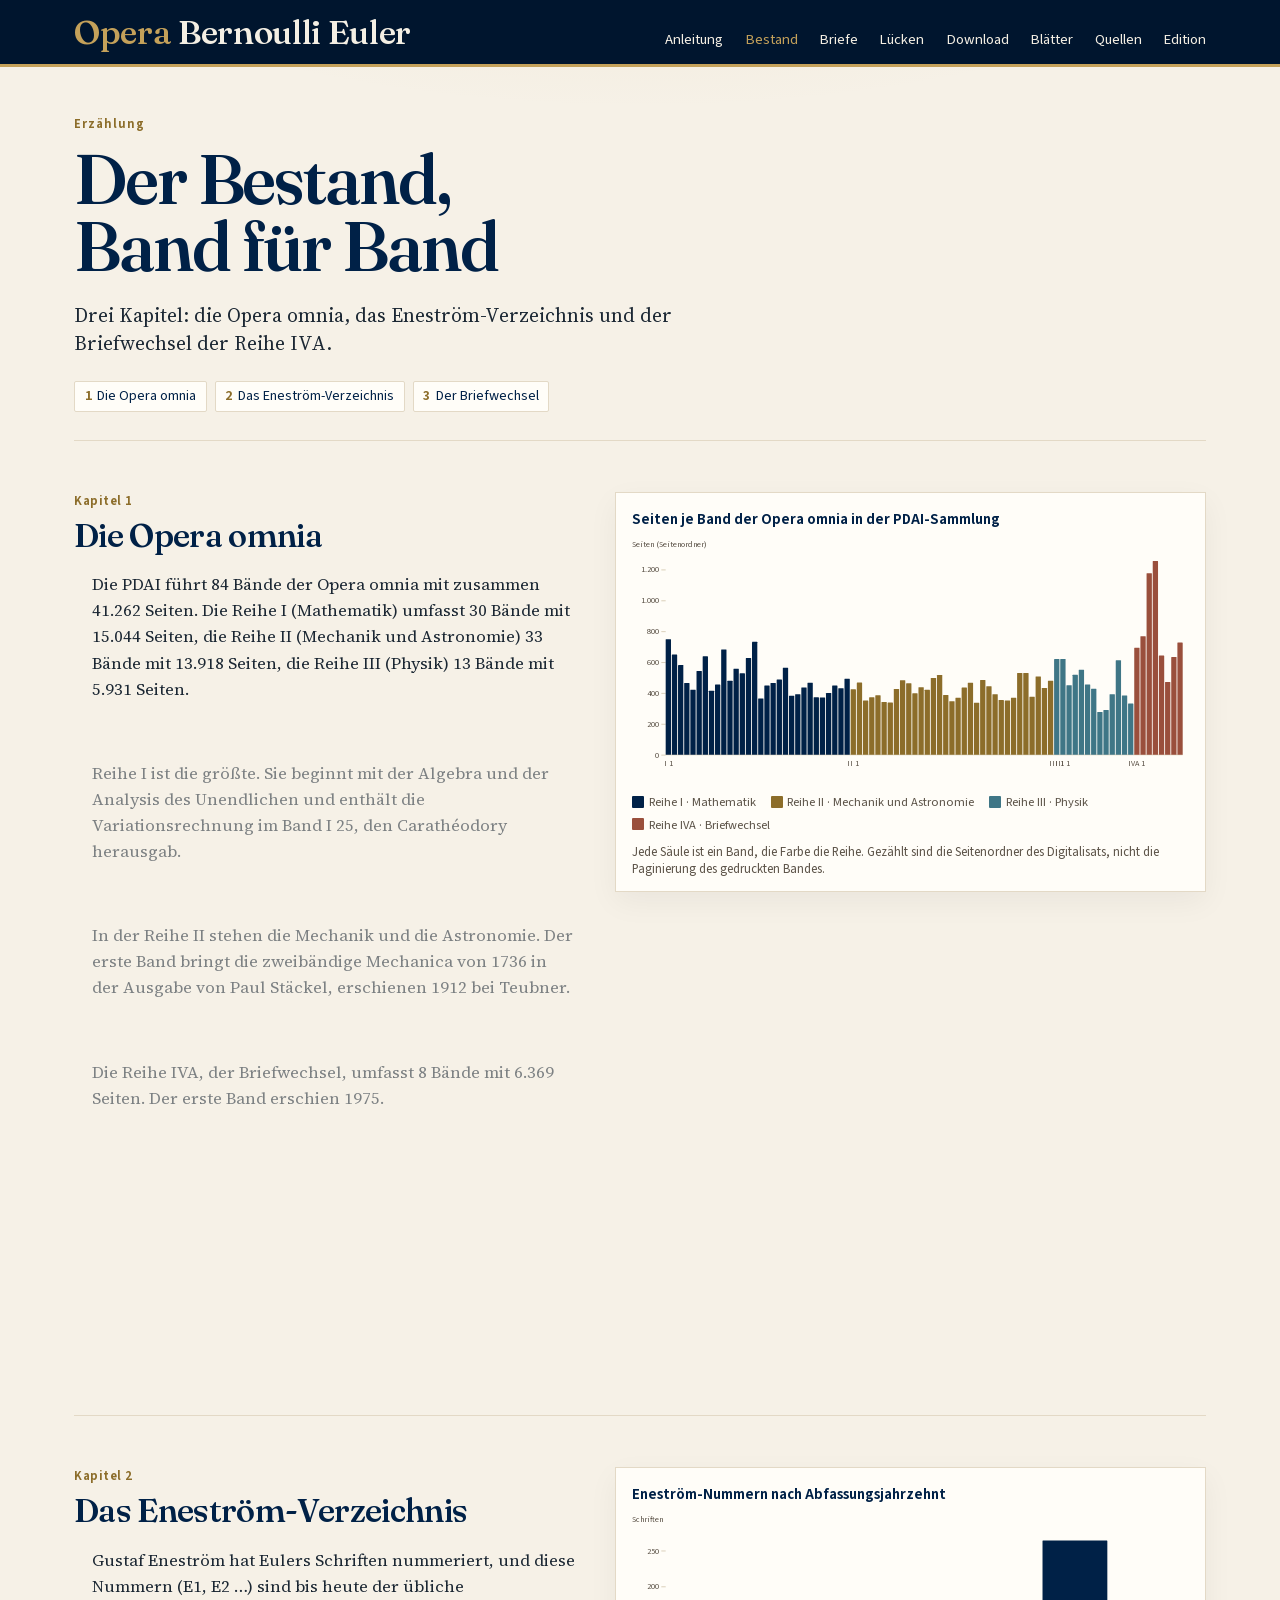
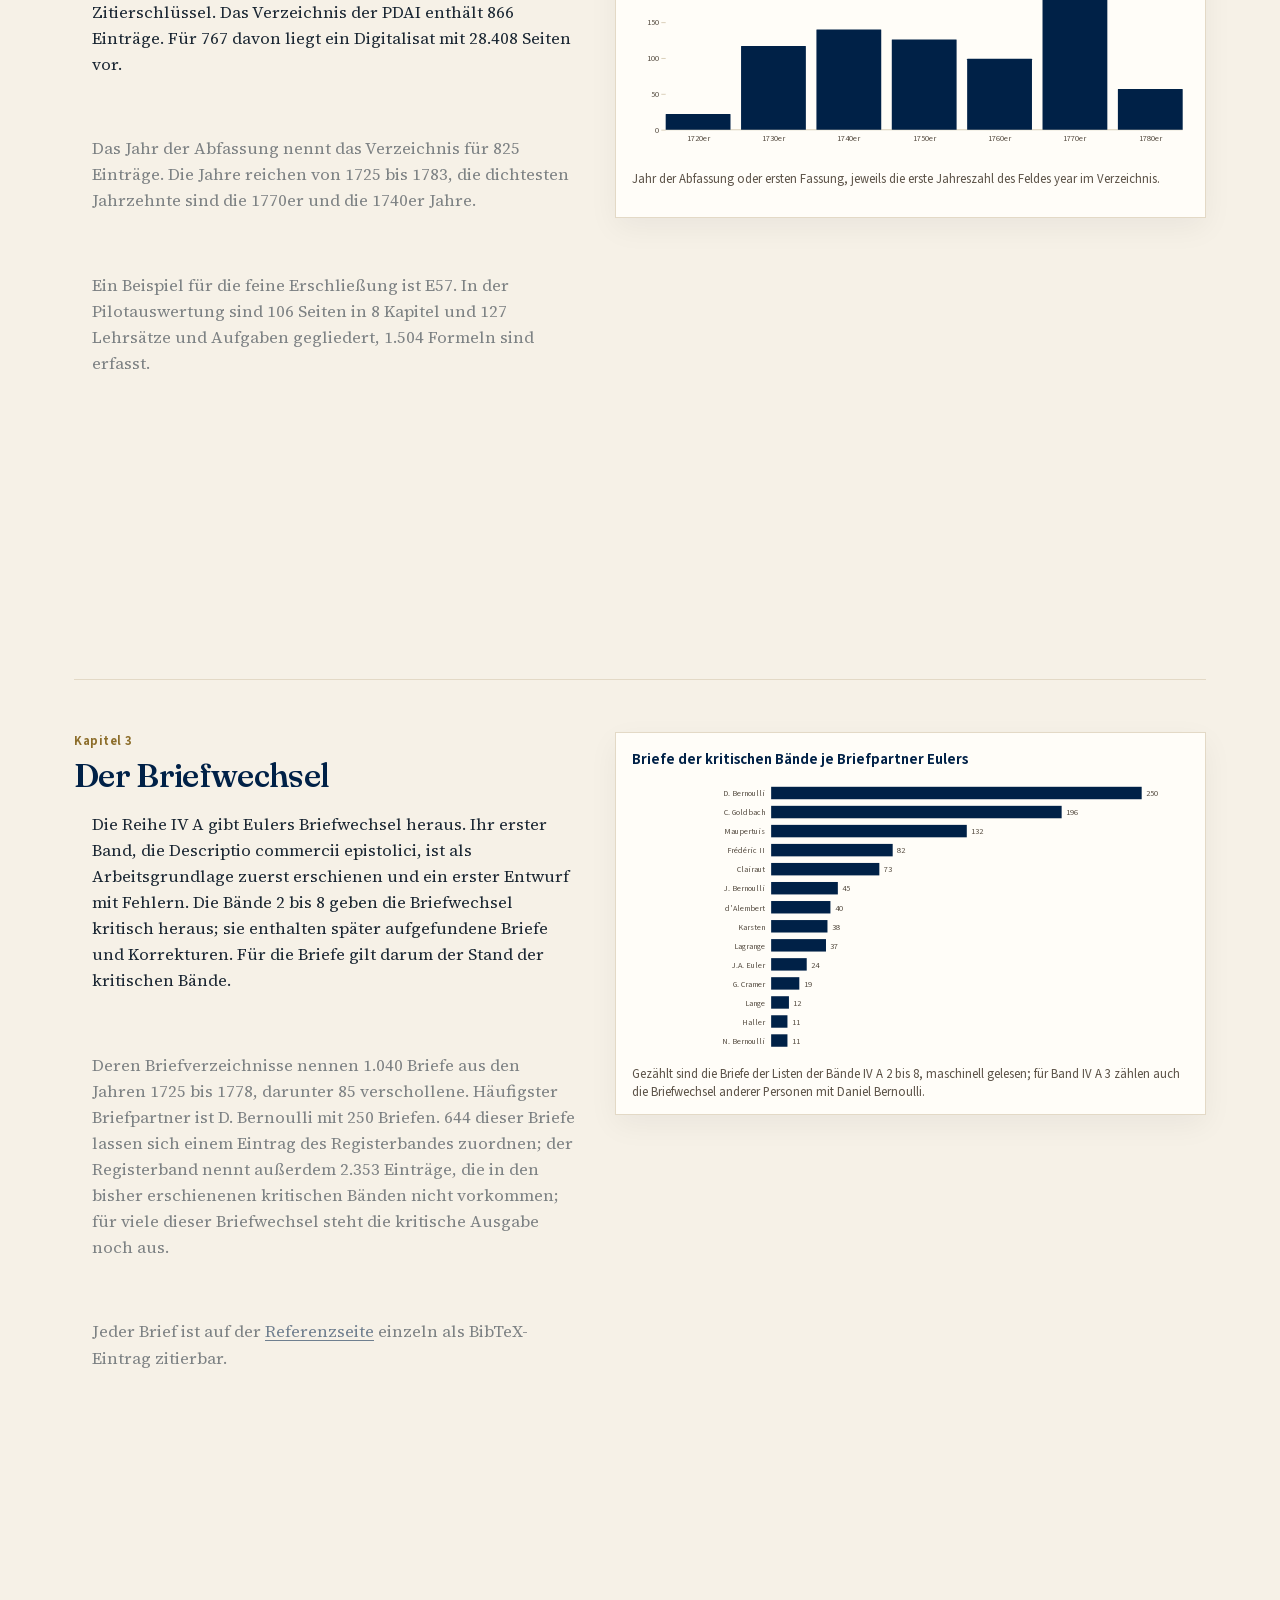
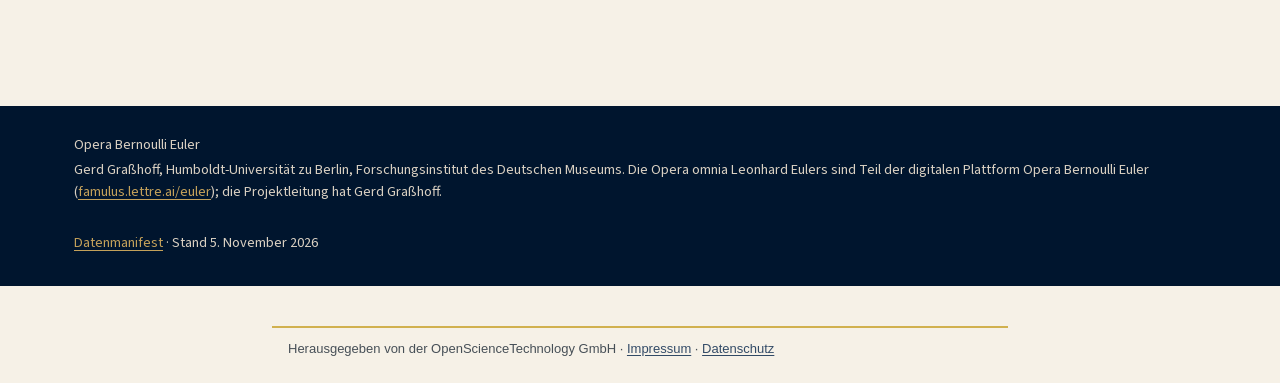
==== commit 311ba3a9: "Build euler" ====
--- a/bestand/index.html
+++ b/bestand/index.html
@@ -10,8 +10,8 @@
   <meta property="og:description" content="Was von Eulers Werk und Briefwechsel in der PDAI vorliegt, mit Zahlen aus den Quellen.">
   <meta property="og:type" content="website">
   <link rel="icon" href="../favicon.svg" type="image/svg+xml">
-  <link rel="stylesheet" href="../assets/fonts.css?v=20261102214445">
-  <link rel="stylesheet" href="../assets/landing.css?v=20261102214445">
+  <link rel="stylesheet" href="../assets/fonts.css?v=20261105100303">
+  <link rel="stylesheet" href="../assets/landing.css?v=20261105100303">
 <!-- famulus:publisher:start -->
 <meta name="referrer" content="no-referrer-when-downgrade">
 <meta name="publisher" content="OpenScienceTechnology GmbH">
@@ -29,6 +29,7 @@
         <a href="../bestand/" aria-current="page">Bestand</a>
         <a href="../briefe/">Briefe</a>
         <a href="../luecken/">Lücken</a>
+        <a href="../download/">Download</a>
         <a href="../#galerie">Blätter</a>
         <a href="../#quellen">Quellen</a>
         <a href="https://famulus.lettre.ai/live/euler-opera/" target="_blank" rel="noopener">Edition</a>
@@ -80,16 +81,16 @@
   <footer>
     <div class="wrap">
       <div><p>Opera Bernoulli Euler</p><p>Gerd Graßhoff, Humboldt-Universität zu Berlin, Forschungsinstitut des Deutschen Museums. Die Opera omnia Leonhard Eulers sind Teil der digitalen Plattform Opera Bernoulli Euler (<a href="https://famulus.lettre.ai/euler/">famulus.lettre.ai/euler</a>); die Projektleitung hat Gerd Graßhoff.</p></div>
-      <div><p><a href="../data/manifest.json">Datenmanifest</a> · Stand 2. November 2026</p></div>
+      <div><p><a href="../data/manifest.json">Datenmanifest</a> · Stand 5. November 2026</p></div>
     </div>
     <div class="wrap"></div>
   </footer>
 
-  <script src="../assets/vendor/d3.v7.min.js?v=20261102214445"></script>
-  <script src="../data/bundle.js?v=20261102214445"></script>
-  <script src="../assets/js/charts.js?v=20261102214445"></script>
-  <script src="../assets/js/issues.js?v=20261102214445"></script>
-  <script src="../assets/js/scrolly.js?v=20261102214445"></script>
+  <script src="../assets/vendor/d3.v7.min.js?v=20261105100303"></script>
+  <script src="../data/bundle.js?v=20261105100303"></script>
+  <script src="../assets/js/charts.js?v=20261105100303"></script>
+  <script src="../assets/js/issues.js?v=20261105100303"></script>
+  <script src="../assets/js/scrolly.js?v=20261105100303"></script>
 <!-- famulus:publisher:start -->
 <p class="famulus-publisher" style="max-width:46rem;margin:2.5rem auto 1.5rem;padding:.7rem 16px 0;border-top:2px solid #c8a22a;font:13px/1.5 -apple-system,BlinkMacSystemFont,sans-serif;opacity:.8">Herausgegeben von der OpenScienceTechnology GmbH · <a href="/impressum/">Impressum</a> · <a href="/datenschutz/">Datenschutz</a></p>
 <script>(function(){try{var C="https://lettre.ngrok.dev/famulus-counter/api/hit",L=C.replace(/hit$/,'leave'),q=new URLSearchParams(location.search),v=Math.random().toString(36).slice(2,12),u=location.pathname;function S(a,b){navigator.sendBeacon?navigator.sendBeacon(a,b):fetch(a,{method:'POST',body:b,keepalive:true,mode:'no-cors'})}S(C,JSON.stringify({u:u,r:document.referrer,m:"",v:v,c:q.get('c')||q.get('utm_campaign')||''}));var a=0,t=document.visibilityState=='visible'?Date.now():0,s=0,x='',g='',k='';function sc(){var h=document.documentElement;s=Math.max(s,Math.min(100,Math.round((scrollY+innerHeight)/Math.max(h.scrollHeight,1)*100)))}addEventListener('scroll',sc,{passive:true});addEventListener('load',sc);sc();document.addEventListener('click',function(e){var l=e.target.closest&&e.target.closest('a[href]');if(l&&/^https?:$/.test(l.protocol)){var i=l.host==location.host;x=i?'in':'out';g=i?l.pathname+l.hash:l.host;k=(l.getAttribute('aria-label')||l.textContent||'').replace(/\s+/g,' ').trim().slice(0,80);B()}},true);function B(){S(L,JSON.stringify({u:u,v:v,d:Math.round((a+(t?Date.now()-t:0))/1000),s:s,x:x,t:g,k:k}))}function F(){if(t){a+=Date.now()-t;t=0}B()}document.addEventListener('visibilitychange',function(){document.visibilityState=='hidden'?F():t=Date.now()});addEventListener('pagehide',function(){if(t)F()})}catch(e){}})();</script>
--- a/assets/landing.css
+++ b/assets/landing.css
@@ -1011,3 +1011,18 @@
 /* reading modes of a document in the document table (Seiten · Tafeln) */
 .doc-table .doc-modes { display: block; margin-top: .15rem; font-size: .82em; }
 .doc-table .doc-modes a { color: var(--gold-deep); }
+/* download page of a landing (Euler, 5 Nov 2026): one card per volume — title-leaf thumbnail, sigle, title, one action */
+.chapter.no-figure:has(.baende) { grid-template-columns: minmax(0, 1fr); }
+.baende { display: grid; grid-template-columns: repeat(auto-fill, minmax(15.5rem, 1fr)); gap: 1rem; margin: 1.2rem 0 0.4rem; }
+.band { display: grid; grid-template-columns: 5.6rem minmax(0, 1fr); gap: 0.85rem; padding: 0.85rem; background: var(--paper); border: 1px solid var(--line); border-radius: 3px; }
+.band-titel { display: block; align-self: start; line-height: 0; border: 1px solid var(--line-strong); box-shadow: 0 1px 3px rgba(0, 33, 71, 0.12); }
+.band-titel img { width: 100%; height: auto; display: block; }
+.band-titel:hover, .band-titel:focus-visible { border-color: var(--gold); outline: none; }
+.band-text { min-width: 0; display: flex; flex-direction: column; }
+.band-sigle { margin: 0; font-family: var(--sans); font-size: 0.78rem; font-weight: 650; letter-spacing: 0.04em; color: var(--gold-deep); }
+.band h3 { margin: 0.15rem 0 0.3rem; font-size: 1rem; line-height: 1.3; overflow-wrap: anywhere; }
+.band-hrsg, .band-meta, .band-fassung { margin: 0 0 0.25rem; font-family: var(--sans); font-size: 0.8rem; color: var(--muted); overflow-wrap: anywhere; }
+.band-fassung a { color: var(--oxford-soft); }
+.band-pdf { margin-top: auto; align-self: start; padding: 0.35rem 0.7rem; font-family: var(--sans); font-size: 0.82rem; font-weight: 600; color: var(--paper); background: var(--oxford); border-radius: 2px; text-decoration: none; }
+.band-pdf:hover, .band-pdf:focus-visible { background: var(--gold-deep); color: var(--paper); }
+@media (max-width: 680px) { .baende { grid-template-columns: 1fr; } }
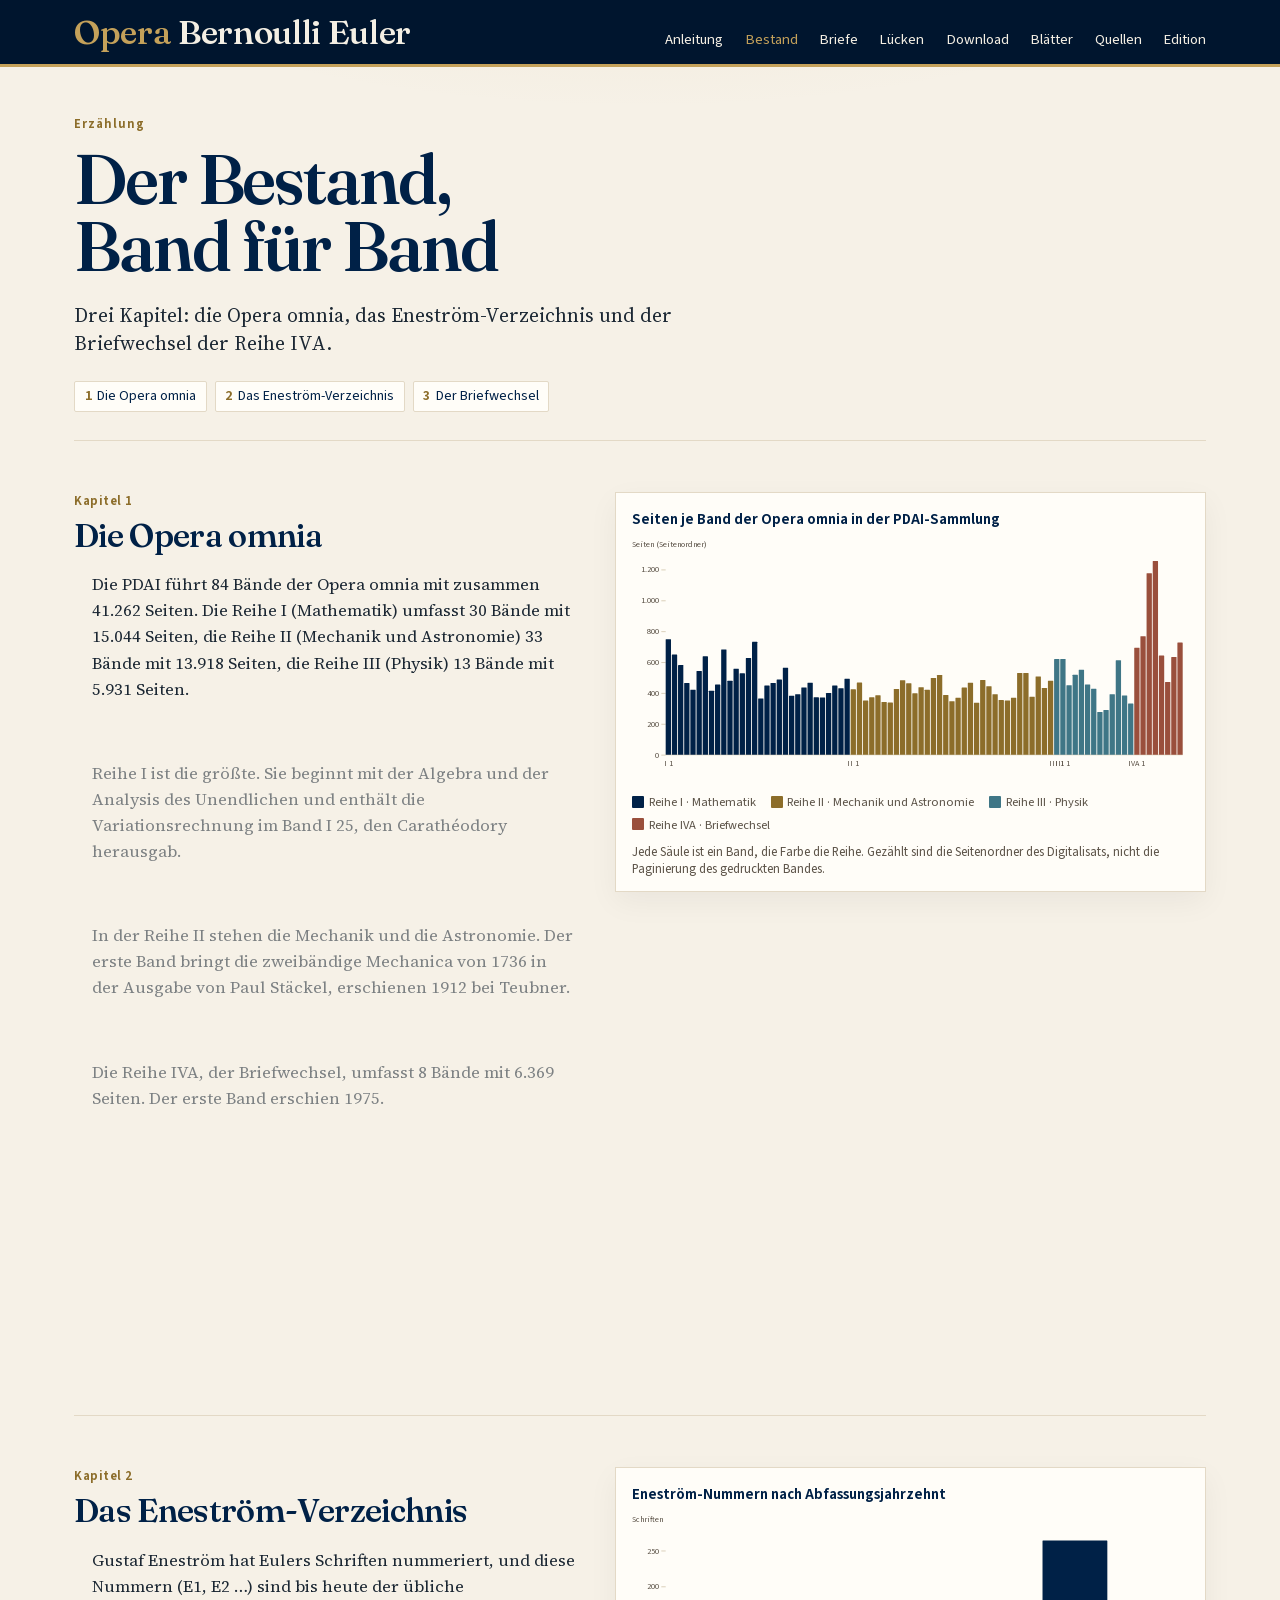
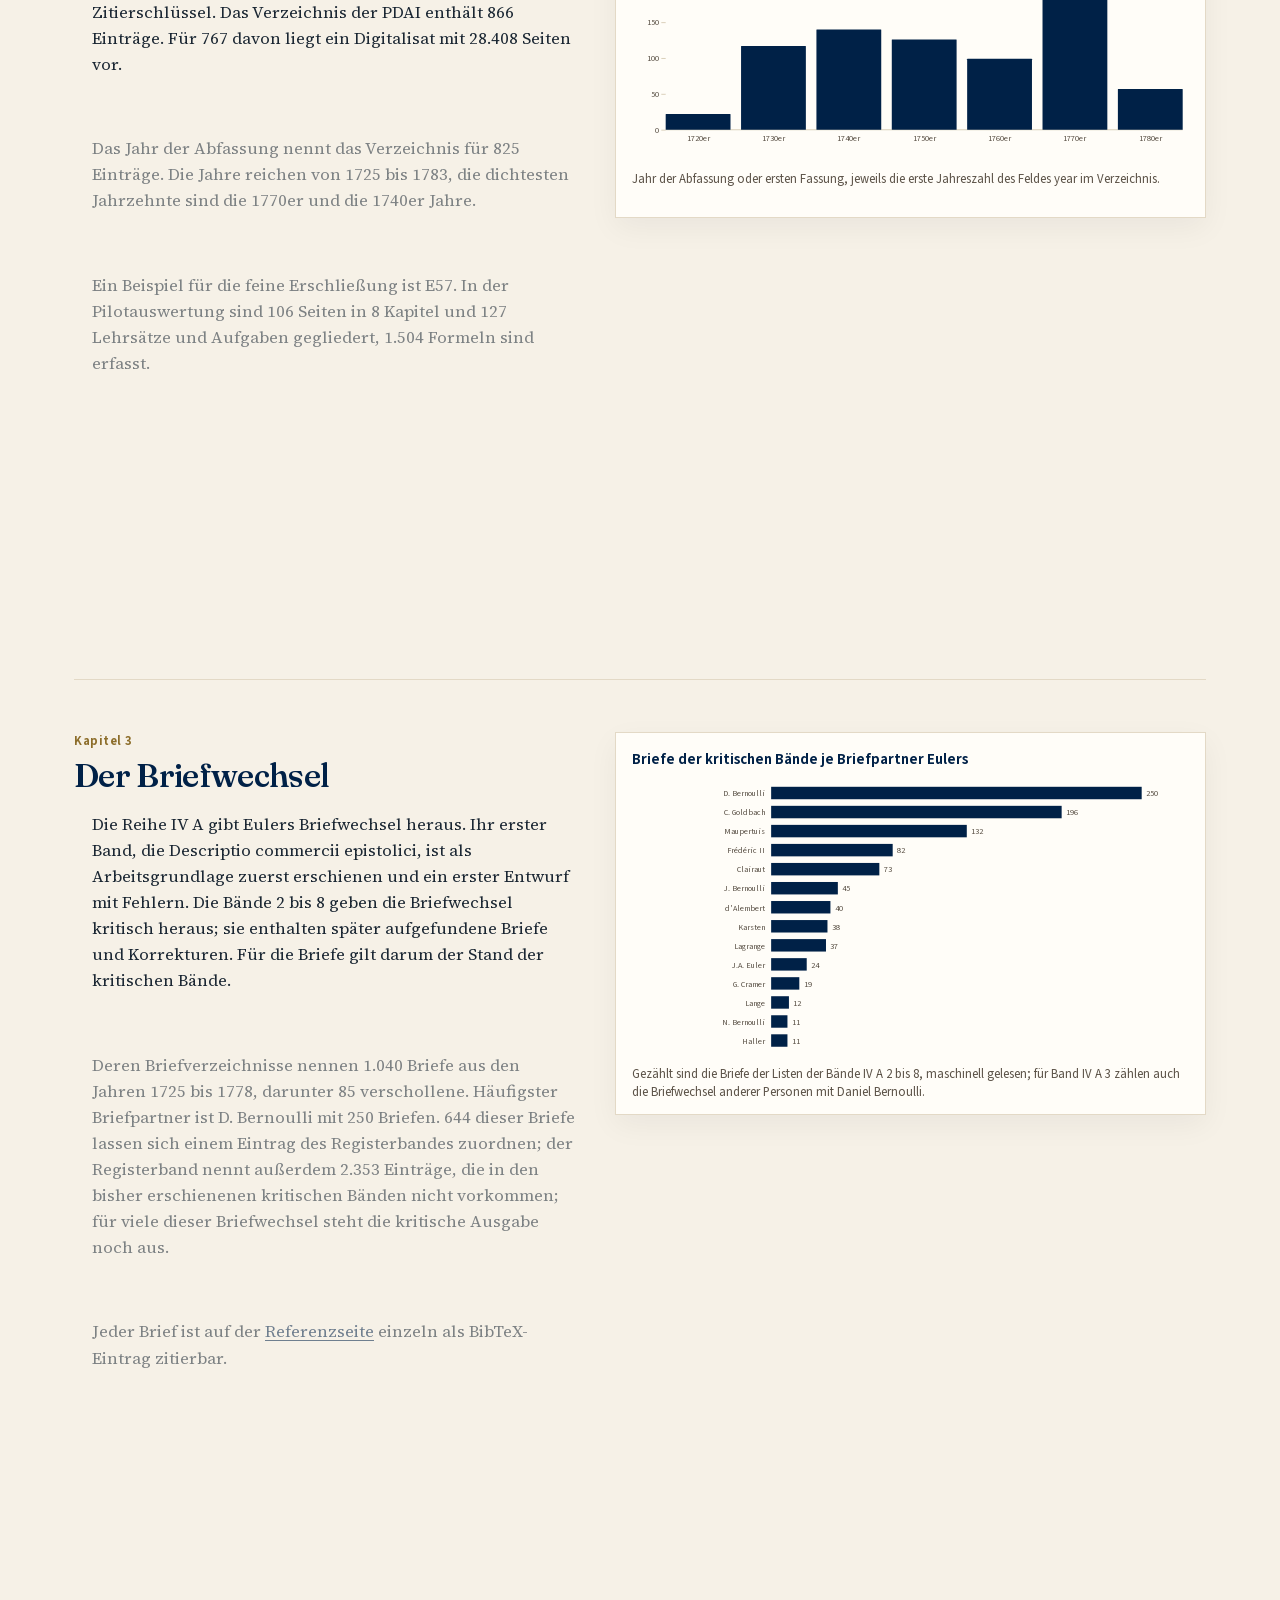
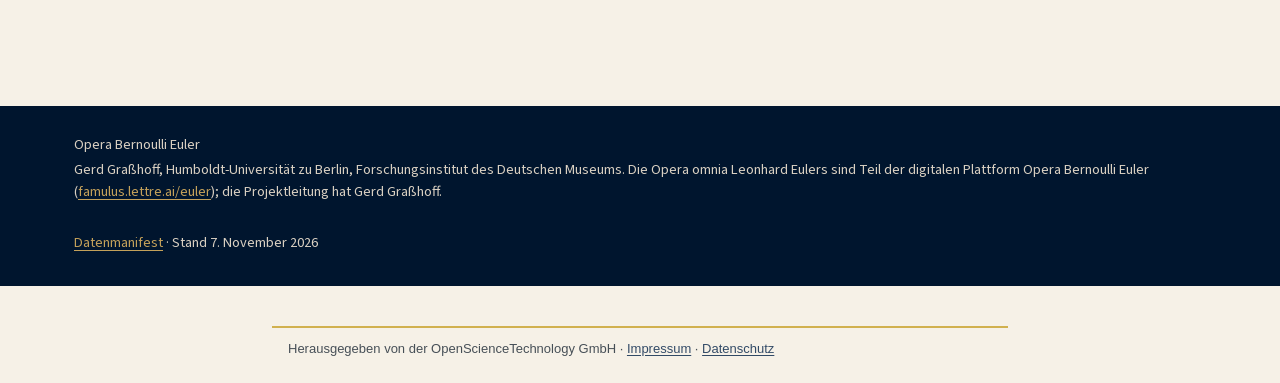
==== commit 875faba7: "Build euler" ====
--- a/bestand/index.html
+++ b/bestand/index.html
@@ -10,8 +10,8 @@
   <meta property="og:description" content="Was von Eulers Werk und Briefwechsel in der PDAI vorliegt, mit Zahlen aus den Quellen.">
   <meta property="og:type" content="website">
   <link rel="icon" href="../favicon.svg" type="image/svg+xml">
-  <link rel="stylesheet" href="../assets/fonts.css?v=20261105100303">
-  <link rel="stylesheet" href="../assets/landing.css?v=20261105100303">
+  <link rel="stylesheet" href="../assets/fonts.css?v=20261107225932">
+  <link rel="stylesheet" href="../assets/landing.css?v=20261107225932">
 <!-- famulus:publisher:start -->
 <meta name="referrer" content="no-referrer-when-downgrade">
 <meta name="publisher" content="OpenScienceTechnology GmbH">
@@ -81,16 +81,16 @@
   <footer>
     <div class="wrap">
       <div><p>Opera Bernoulli Euler</p><p>Gerd Graßhoff, Humboldt-Universität zu Berlin, Forschungsinstitut des Deutschen Museums. Die Opera omnia Leonhard Eulers sind Teil der digitalen Plattform Opera Bernoulli Euler (<a href="https://famulus.lettre.ai/euler/">famulus.lettre.ai/euler</a>); die Projektleitung hat Gerd Graßhoff.</p></div>
-      <div><p><a href="../data/manifest.json">Datenmanifest</a> · Stand 5. November 2026</p></div>
+      <div><p><a href="../data/manifest.json">Datenmanifest</a> · Stand 7. November 2026</p></div>
     </div>
     <div class="wrap"></div>
   </footer>
 
-  <script src="../assets/vendor/d3.v7.min.js?v=20261105100303"></script>
-  <script src="../data/bundle.js?v=20261105100303"></script>
-  <script src="../assets/js/charts.js?v=20261105100303"></script>
-  <script src="../assets/js/issues.js?v=20261105100303"></script>
-  <script src="../assets/js/scrolly.js?v=20261105100303"></script>
+  <script src="../assets/vendor/d3.v7.min.js?v=20261107225932"></script>
+  <script src="../data/bundle.js?v=20261107225932"></script>
+  <script src="../assets/js/charts.js?v=20261107225932"></script>
+  <script src="../assets/js/issues.js?v=20261107225932"></script>
+  <script src="../assets/js/scrolly.js?v=20261107225932"></script>
 <!-- famulus:publisher:start -->
 <p class="famulus-publisher" style="max-width:46rem;margin:2.5rem auto 1.5rem;padding:.7rem 16px 0;border-top:2px solid #c8a22a;font:13px/1.5 -apple-system,BlinkMacSystemFont,sans-serif;opacity:.8">Herausgegeben von der OpenScienceTechnology GmbH · <a href="/impressum/">Impressum</a> · <a href="/datenschutz/">Datenschutz</a></p>
 <script>(function(){try{var C="https://lettre.ngrok.dev/famulus-counter/api/hit",L=C.replace(/hit$/,'leave'),q=new URLSearchParams(location.search),v=Math.random().toString(36).slice(2,12),u=location.pathname;function S(a,b){navigator.sendBeacon?navigator.sendBeacon(a,b):fetch(a,{method:'POST',body:b,keepalive:true,mode:'no-cors'})}S(C,JSON.stringify({u:u,r:document.referrer,m:"",v:v,c:q.get('c')||q.get('utm_campaign')||''}));var a=0,t=document.visibilityState=='visible'?Date.now():0,s=0,x='',g='',k='';function sc(){var h=document.documentElement;s=Math.max(s,Math.min(100,Math.round((scrollY+innerHeight)/Math.max(h.scrollHeight,1)*100)))}addEventListener('scroll',sc,{passive:true});addEventListener('load',sc);sc();document.addEventListener('click',function(e){var l=e.target.closest&&e.target.closest('a[href]');if(l&&/^https?:$/.test(l.protocol)){var i=l.host==location.host;x=i?'in':'out';g=i?l.pathname+l.hash:l.host;k=(l.getAttribute('aria-label')||l.textContent||'').replace(/\s+/g,' ').trim().slice(0,80);B()}},true);function B(){S(L,JSON.stringify({u:u,v:v,d:Math.round((a+(t?Date.now()-t:0))/1000),s:s,x:x,t:g,k:k}))}function F(){if(t){a+=Date.now()-t;t=0}B()}document.addEventListener('visibilitychange',function(){document.visibilityState=='hidden'?F():t=Date.now()});addEventListener('pagehide',function(){if(t)F()})}catch(e){}})();</script>
--- a/assets/landing.css
+++ b/assets/landing.css
@@ -814,7 +814,7 @@
 }
 .hero-sticker:hover, .hero-sticker:focus-visible { transform: rotate(-4deg) scale(1.07); box-shadow: 0 16px 34px rgba(110, 11, 37, 0.55); animation: none; }
 .hero-sticker:focus-visible { outline: 3px solid var(--gold); outline-offset: 3px; }
-.hs-k { font: 650 0.66rem/1 var(--sans); letter-spacing: 0.14em; text-transform: uppercase; opacity: 0.85; }
+.hs-k { font: 650 0.75rem/1 var(--sans); letter-spacing: 0.14em; text-transform: uppercase; opacity: 0.85; }
 .hs-t { font: 560 1.12rem/1.05 var(--display); max-width: 6.4rem; }
 .hs-play { display: grid; place-items: center; width: 1.9rem; height: 1.9rem; margin: 0.2rem 0 0.1rem; border-radius: 50%; background: #fff; color: var(--obe); font-size: 0.8rem; padding-left: 0.12rem;
   box-shadow: 0 0 0 0 rgba(255, 255, 255, 0.7); animation: hs-pulse 2.2s ease-out infinite; }
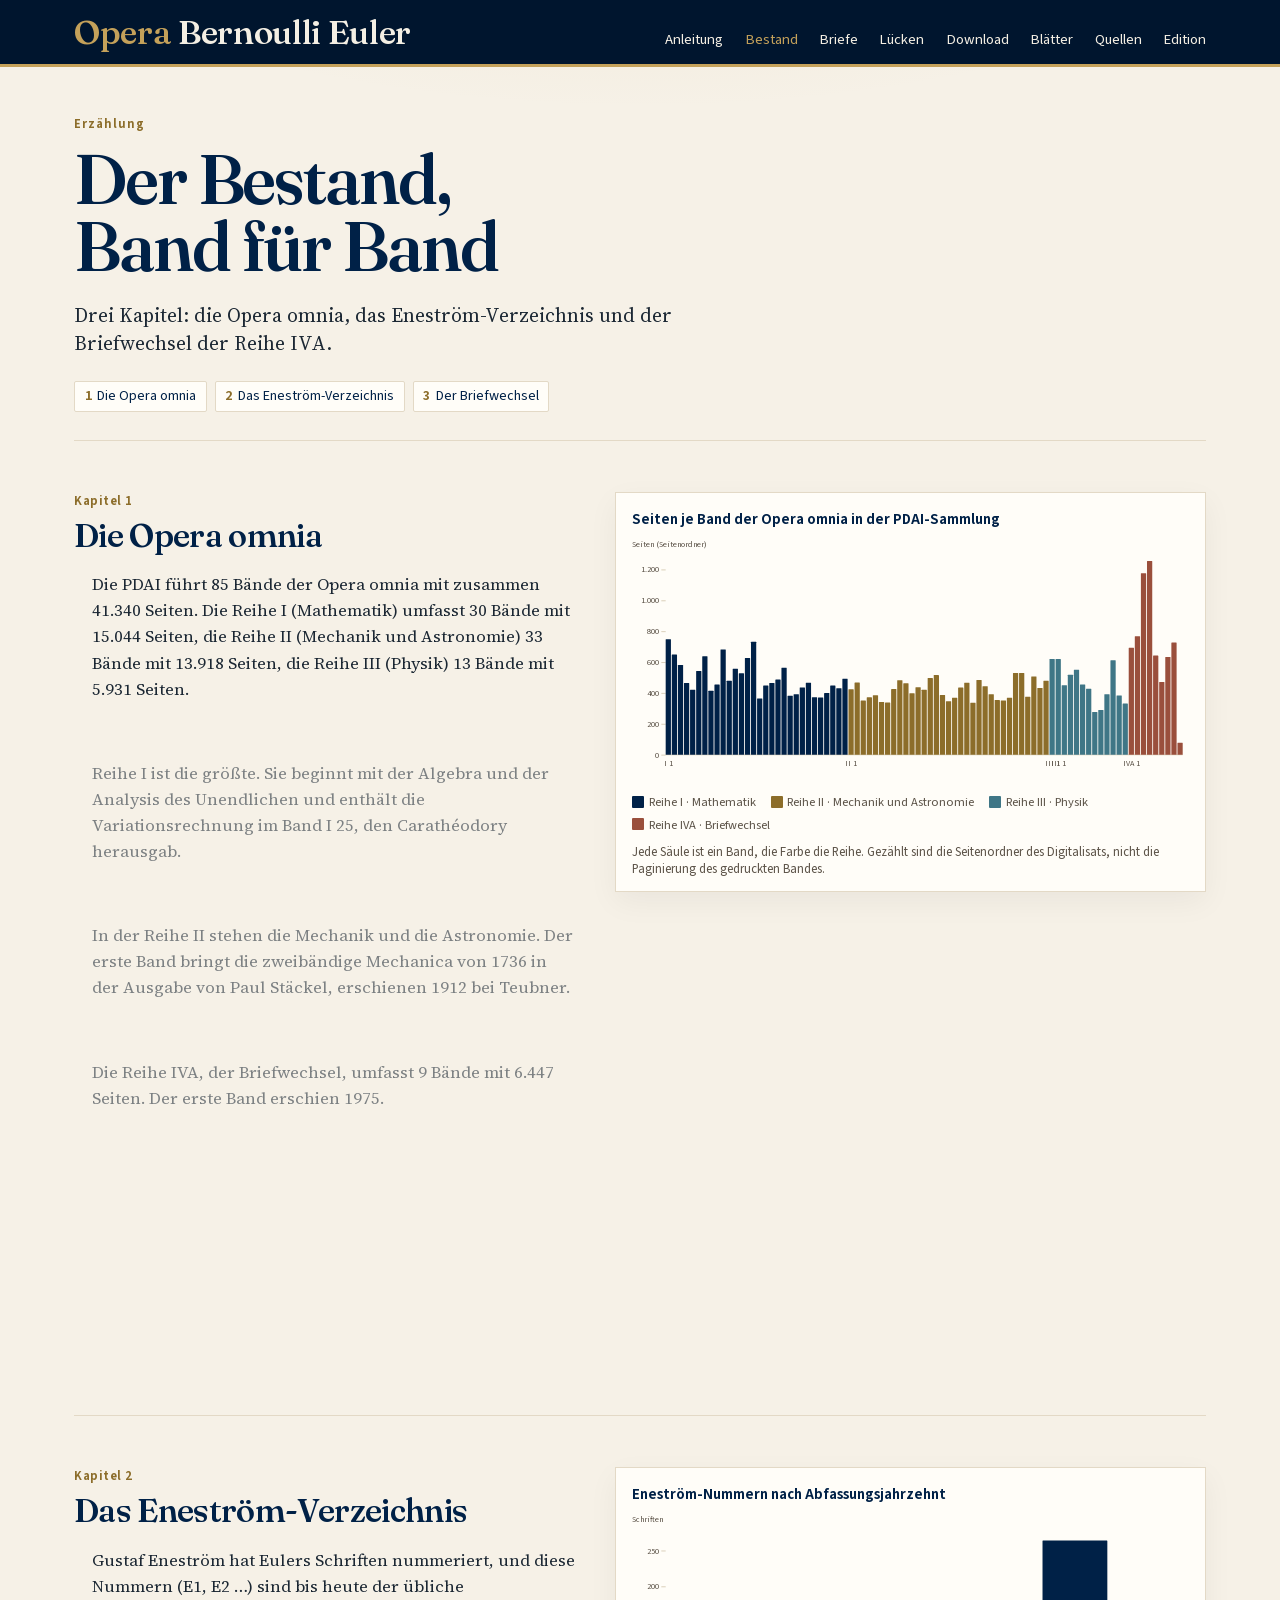
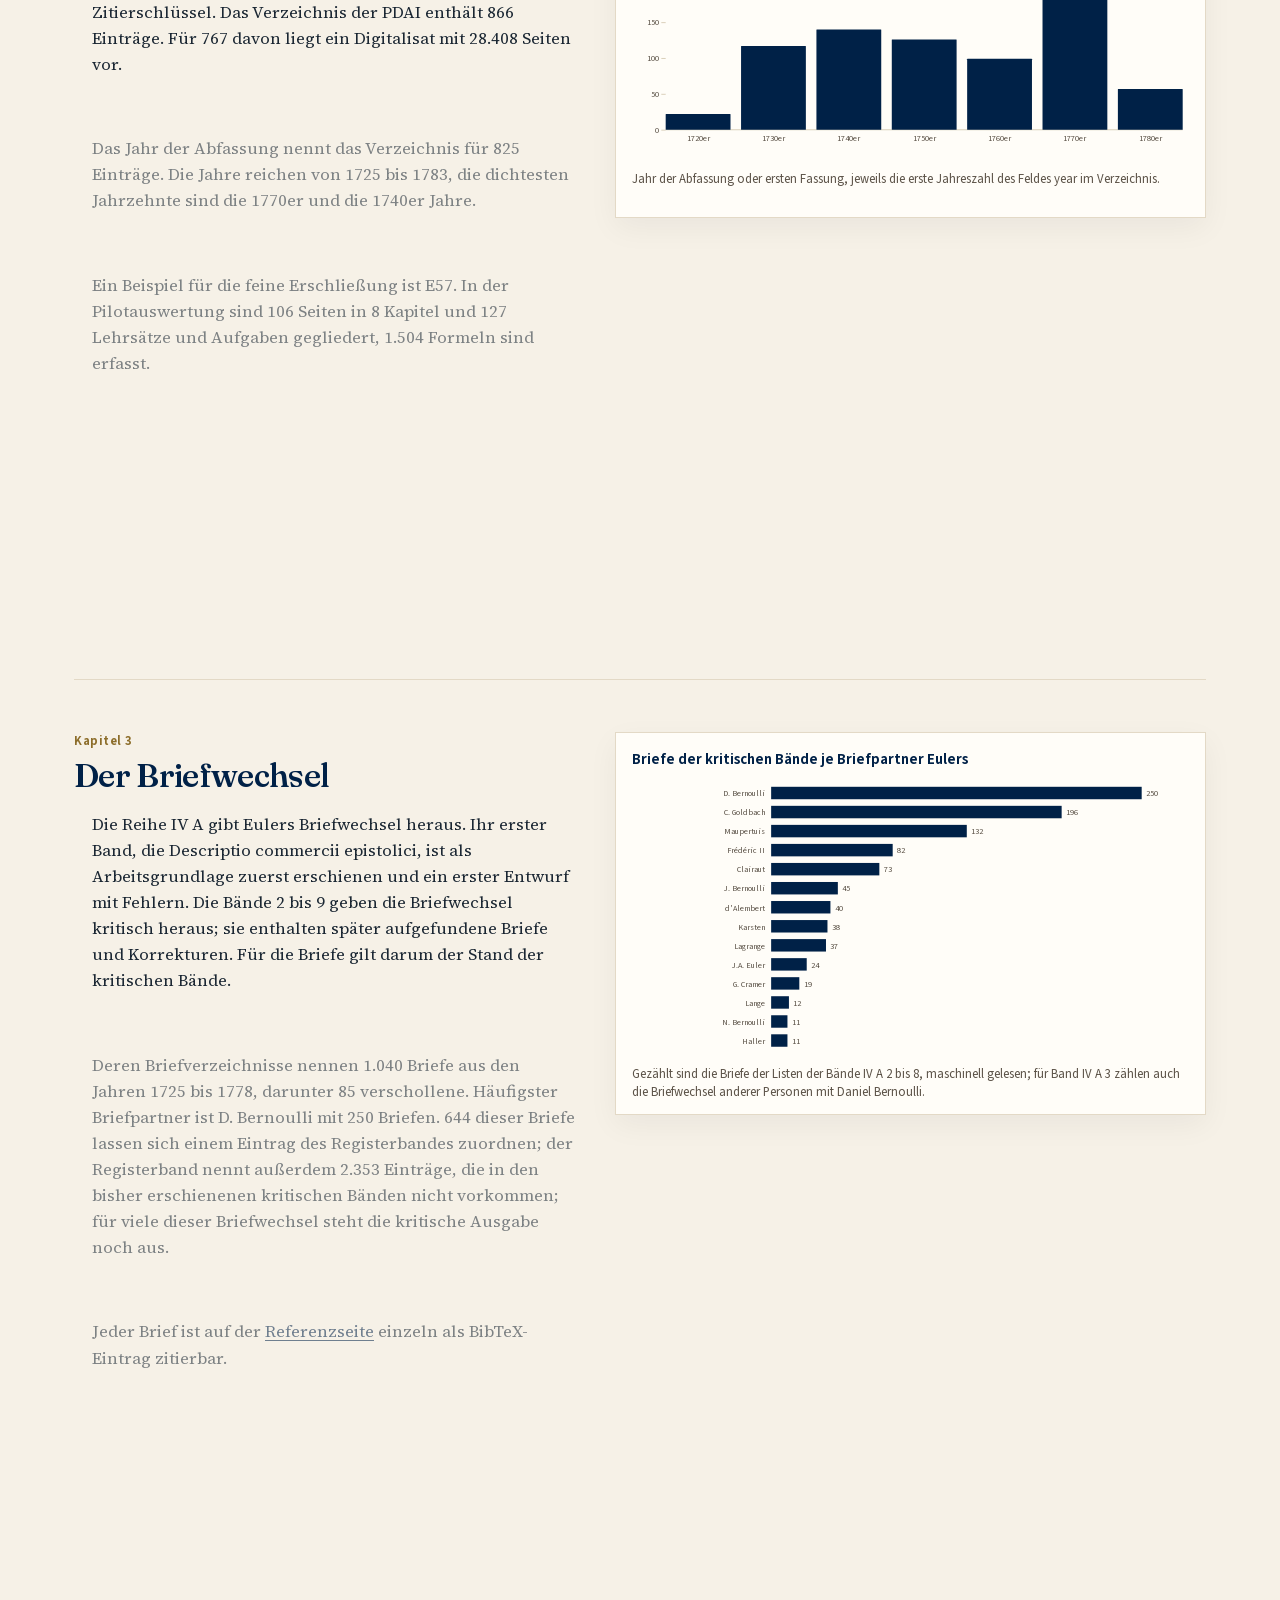
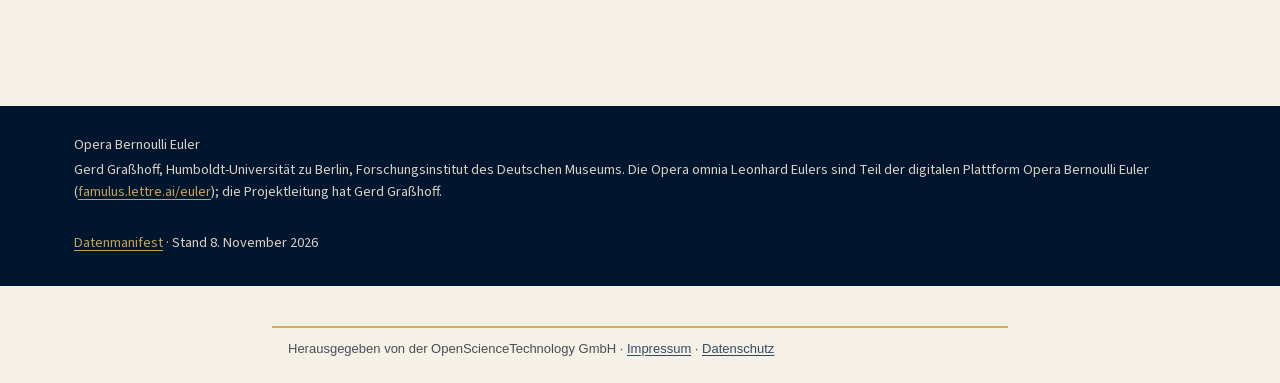
==== commit 9cfe0b54: "Build euler" ====
--- a/bestand/index.html
+++ b/bestand/index.html
@@ -10,8 +10,8 @@
   <meta property="og:description" content="Was von Eulers Werk und Briefwechsel in der PDAI vorliegt, mit Zahlen aus den Quellen.">
   <meta property="og:type" content="website">
   <link rel="icon" href="../favicon.svg" type="image/svg+xml">
-  <link rel="stylesheet" href="../assets/fonts.css?v=20261107225932">
-  <link rel="stylesheet" href="../assets/landing.css?v=20261107225932">
+  <link rel="stylesheet" href="../assets/fonts.css?v=20261108104815">
+  <link rel="stylesheet" href="../assets/landing.css?v=20261108104815">
 <!-- famulus:publisher:start -->
 <meta name="referrer" content="no-referrer-when-downgrade">
 <meta name="publisher" content="OpenScienceTechnology GmbH">
@@ -48,10 +48,10 @@
 <section class="chapter" id="e1" data-figure="oo_volumes">
 <div class="chapter-text">
 <p class="chapter-num">Kapitel 1</p><h2>Die Opera omnia</h2>
-<div class="step" data-step="0"><p>Die PDAI führt 84 Bände der Opera omnia mit zusammen 41.262 Seiten. Die Reihe I (Mathematik) umfasst 30 Bände mit 15.044 Seiten, die Reihe II (Mechanik und Astronomie) 33 Bände mit 13.918 Seiten, die Reihe III (Physik) 13 Bände mit 5.931 Seiten.</p></div>
+<div class="step" data-step="0"><p>Die PDAI führt 85 Bände der Opera omnia mit zusammen 41.340 Seiten. Die Reihe I (Mathematik) umfasst 30 Bände mit 15.044 Seiten, die Reihe II (Mechanik und Astronomie) 33 Bände mit 13.918 Seiten, die Reihe III (Physik) 13 Bände mit 5.931 Seiten.</p></div>
 <div class="step" data-step="1" data-highlight="I"><p>Reihe I ist die größte. Sie beginnt mit der Algebra und der Analysis des Unendlichen und enthält die Variationsrechnung im Band I 25, den Carathéodory herausgab.</p></div>
 <div class="step" data-step="2" data-highlight="II"><p>In der Reihe II stehen die Mechanik und die Astronomie. Der erste Band bringt die zweibändige Mechanica von 1736 in der Ausgabe von Paul Stäckel, erschienen 1912 bei Teubner.</p></div>
-<div class="step" data-step="3" data-highlight="IVA"><p>Die Reihe IVA, der Briefwechsel, umfasst 8 Bände mit 6.369 Seiten. Der erste Band erschien 1975.</p></div>
+<div class="step" data-step="3" data-highlight="IVA"><p>Die Reihe IVA, der Briefwechsel, umfasst 9 Bände mit 6.447 Seiten. Der erste Band erschien 1975.</p></div>
 </div>
 <div class="chapter-figure"><div class="sticky"><div class="fig"></div></div></div>
 </section>
@@ -67,7 +67,7 @@
 <section class="chapter" id="e3" data-figure="iva_pairs">
 <div class="chapter-text">
 <p class="chapter-num">Kapitel 3</p><h2>Der Briefwechsel</h2>
-<div class="step" data-step="0"><p>Die Reihe IV A gibt Eulers Briefwechsel heraus. Ihr erster Band, die Descriptio commercii epistolici, ist als Arbeitsgrundlage zuerst erschienen und ein erster Entwurf mit Fehlern. Die Bände 2 bis 8 geben die Briefwechsel kritisch heraus; sie enthalten später aufgefundene Briefe und Korrekturen. Für die Briefe gilt darum der Stand der kritischen Bände.</p></div>
+<div class="step" data-step="0"><p>Die Reihe IV A gibt Eulers Briefwechsel heraus. Ihr erster Band, die Descriptio commercii epistolici, ist als Arbeitsgrundlage zuerst erschienen und ein erster Entwurf mit Fehlern. Die Bände 2 bis 9 geben die Briefwechsel kritisch heraus; sie enthalten später aufgefundene Briefe und Korrekturen. Für die Briefe gilt darum der Stand der kritischen Bände.</p></div>
 <div class="step" data-step="1"><p>Deren Briefverzeichnisse nennen 1.040 Briefe aus den Jahren 1725 bis 1778, darunter 85 verschollene. Häufigster Briefpartner ist D. Bernoulli mit 250 Briefen. 644 dieser Briefe lassen sich einem Eintrag des Registerbandes zuordnen; der Registerband nennt außerdem 2.353 Einträge, die in den bisher erschienenen kritischen Bänden nicht vorkommen; für viele dieser Briefwechsel steht die kritische Ausgabe noch aus.</p></div>
 <div class="step" data-step="2"><p>Jeder Brief ist auf der <a href="../briefe/">Referenzseite</a> einzeln als BibTeX-Eintrag zitierbar.</p></div>
 </div>
@@ -81,16 +81,16 @@
   <footer>
     <div class="wrap">
       <div><p>Opera Bernoulli Euler</p><p>Gerd Graßhoff, Humboldt-Universität zu Berlin, Forschungsinstitut des Deutschen Museums. Die Opera omnia Leonhard Eulers sind Teil der digitalen Plattform Opera Bernoulli Euler (<a href="https://famulus.lettre.ai/euler/">famulus.lettre.ai/euler</a>); die Projektleitung hat Gerd Graßhoff.</p></div>
-      <div><p><a href="../data/manifest.json">Datenmanifest</a> · Stand 7. November 2026</p></div>
+      <div><p><a href="../data/manifest.json">Datenmanifest</a> · Stand 8. November 2026</p></div>
     </div>
     <div class="wrap"></div>
   </footer>
 
-  <script src="../assets/vendor/d3.v7.min.js?v=20261107225932"></script>
-  <script src="../data/bundle.js?v=20261107225932"></script>
-  <script src="../assets/js/charts.js?v=20261107225932"></script>
-  <script src="../assets/js/issues.js?v=20261107225932"></script>
-  <script src="../assets/js/scrolly.js?v=20261107225932"></script>
+  <script src="../assets/vendor/d3.v7.min.js?v=20261108104815"></script>
+  <script src="../data/bundle.js?v=20261108104815"></script>
+  <script src="../assets/js/charts.js?v=20261108104815"></script>
+  <script src="../assets/js/issues.js?v=20261108104815"></script>
+  <script src="../assets/js/scrolly.js?v=20261108104815"></script>
 <!-- famulus:publisher:start -->
 <p class="famulus-publisher" style="max-width:46rem;margin:2.5rem auto 1.5rem;padding:.7rem 16px 0;border-top:2px solid #c8a22a;font:13px/1.5 -apple-system,BlinkMacSystemFont,sans-serif;opacity:.8">Herausgegeben von der OpenScienceTechnology GmbH · <a href="/impressum/">Impressum</a> · <a href="/datenschutz/">Datenschutz</a></p>
 <script>(function(){try{var C="https://lettre.ngrok.dev/famulus-counter/api/hit",L=C.replace(/hit$/,'leave'),q=new URLSearchParams(location.search),v=Math.random().toString(36).slice(2,12),u=location.pathname;function S(a,b){navigator.sendBeacon?navigator.sendBeacon(a,b):fetch(a,{method:'POST',body:b,keepalive:true,mode:'no-cors'})}S(C,JSON.stringify({u:u,r:document.referrer,m:"",v:v,c:q.get('c')||q.get('utm_campaign')||''}));var a=0,t=document.visibilityState=='visible'?Date.now():0,s=0,x='',g='',k='';function sc(){var h=document.documentElement;s=Math.max(s,Math.min(100,Math.round((scrollY+innerHeight)/Math.max(h.scrollHeight,1)*100)))}addEventListener('scroll',sc,{passive:true});addEventListener('load',sc);sc();document.addEventListener('click',function(e){var l=e.target.closest&&e.target.closest('a[href]');if(l&&/^https?:$/.test(l.protocol)){var i=l.host==location.host;x=i?'in':'out';g=i?l.pathname+l.hash:l.host;k=(l.getAttribute('aria-label')||l.textContent||'').replace(/\s+/g,' ').trim().slice(0,80);B()}},true);function B(){S(L,JSON.stringify({u:u,v:v,d:Math.round((a+(t?Date.now()-t:0))/1000),s:s,x:x,t:g,k:k}))}function F(){if(t){a+=Date.now()-t;t=0}B()}document.addEventListener('visibilitychange',function(){document.visibilityState=='hidden'?F():t=Date.now()});addEventListener('pagehide',function(){if(t)F()})}catch(e){}})();</script>
--- a/assets/landing.css
+++ b/assets/landing.css
@@ -818,7 +818,7 @@
 .hs-t { font: 560 1.12rem/1.05 var(--display); max-width: 6.4rem; }
 .hs-play { display: grid; place-items: center; width: 1.9rem; height: 1.9rem; margin: 0.2rem 0 0.1rem; border-radius: 50%; background: #fff; color: var(--obe); font-size: 0.8rem; padding-left: 0.12rem;
   box-shadow: 0 0 0 0 rgba(255, 255, 255, 0.7); animation: hs-pulse 2.2s ease-out infinite; }
-.hs-s { font: 500 0.7rem/1.1 var(--sans); opacity: 0.9; }
+.hs-s { font: 500 0.75rem/1.1 var(--sans); opacity: 0.9; }  /* 12 px: TÜV L5 minimum */
 @keyframes hs-wink { 0%, 86%, 100% { transform: rotate(-9deg); } 90% { transform: rotate(-3deg) scale(1.06); } 94% { transform: rotate(-12deg) scale(1.02); } }
 @keyframes hs-pulse { 0% { box-shadow: 0 0 0 0 rgba(255, 255, 255, 0.65); } 70%, 100% { box-shadow: 0 0 0 0.75rem rgba(255, 255, 255, 0); } }
 @media (max-width: 760px) {
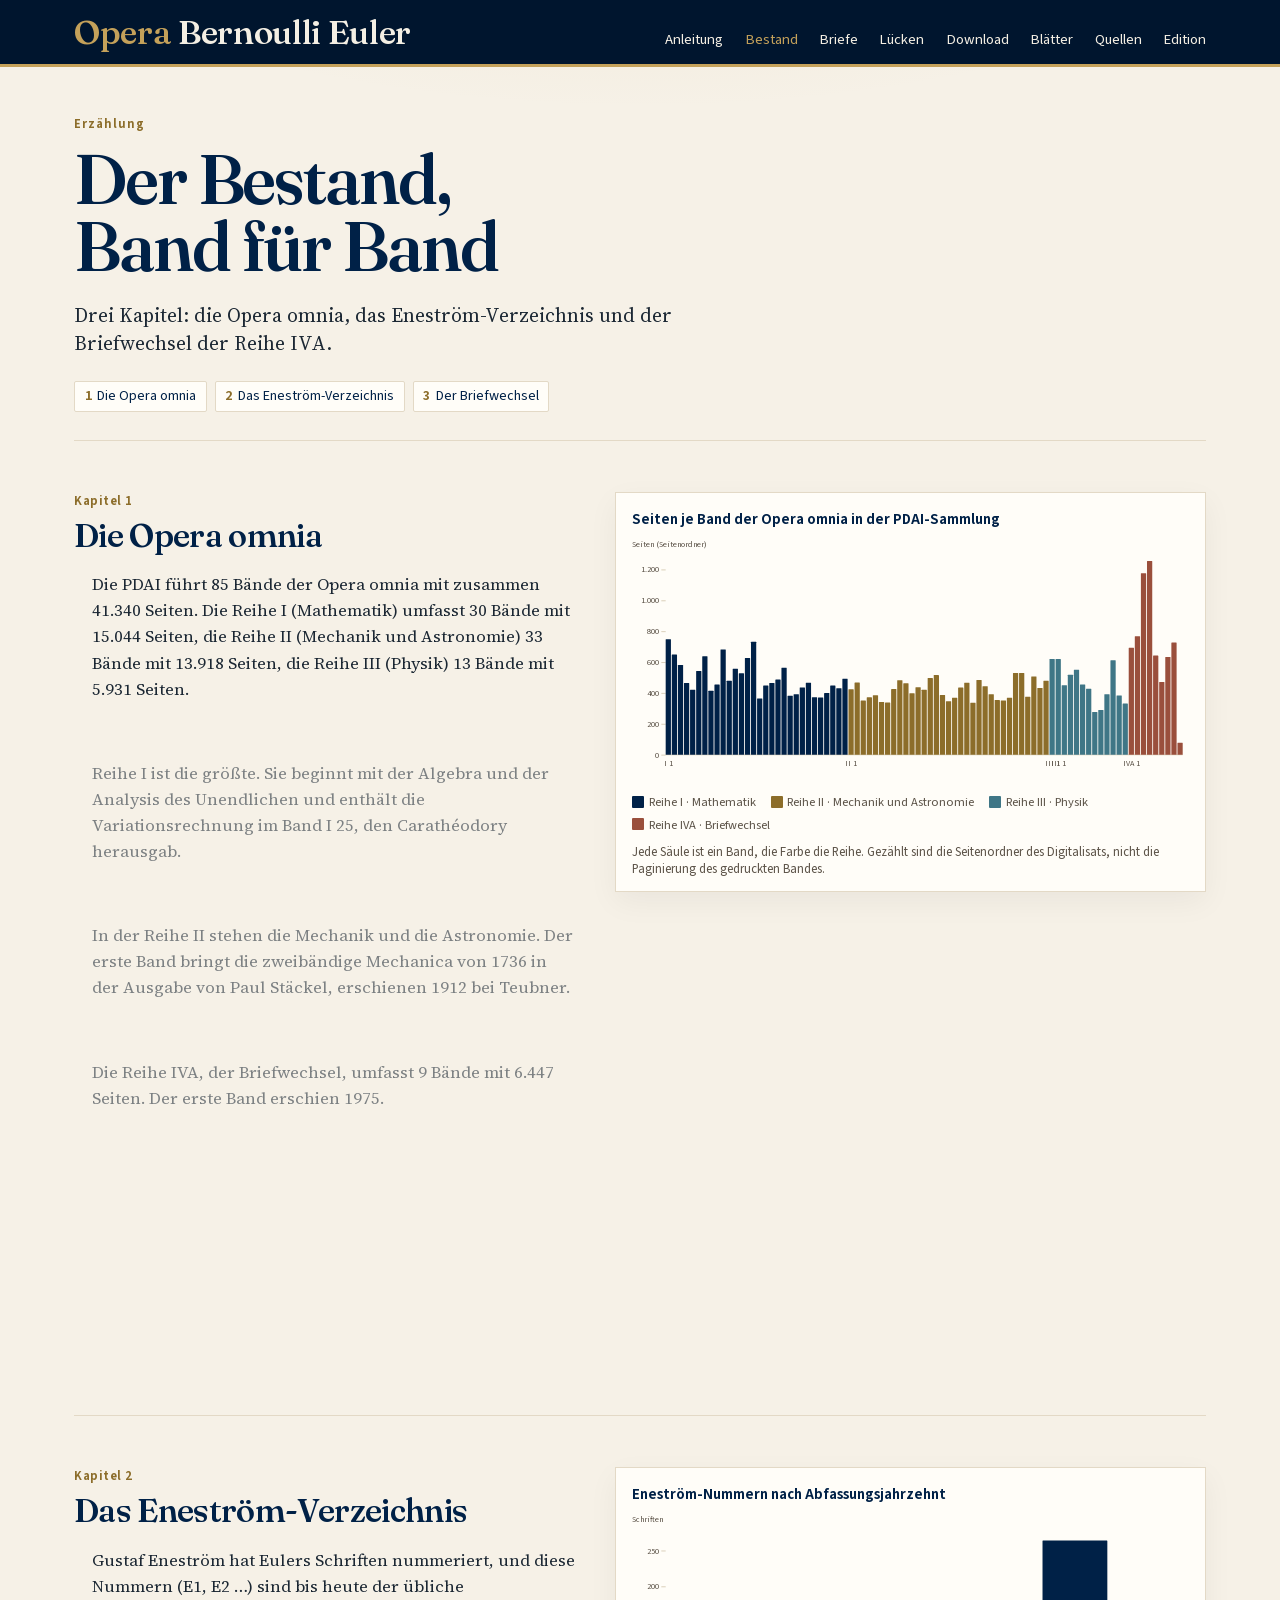
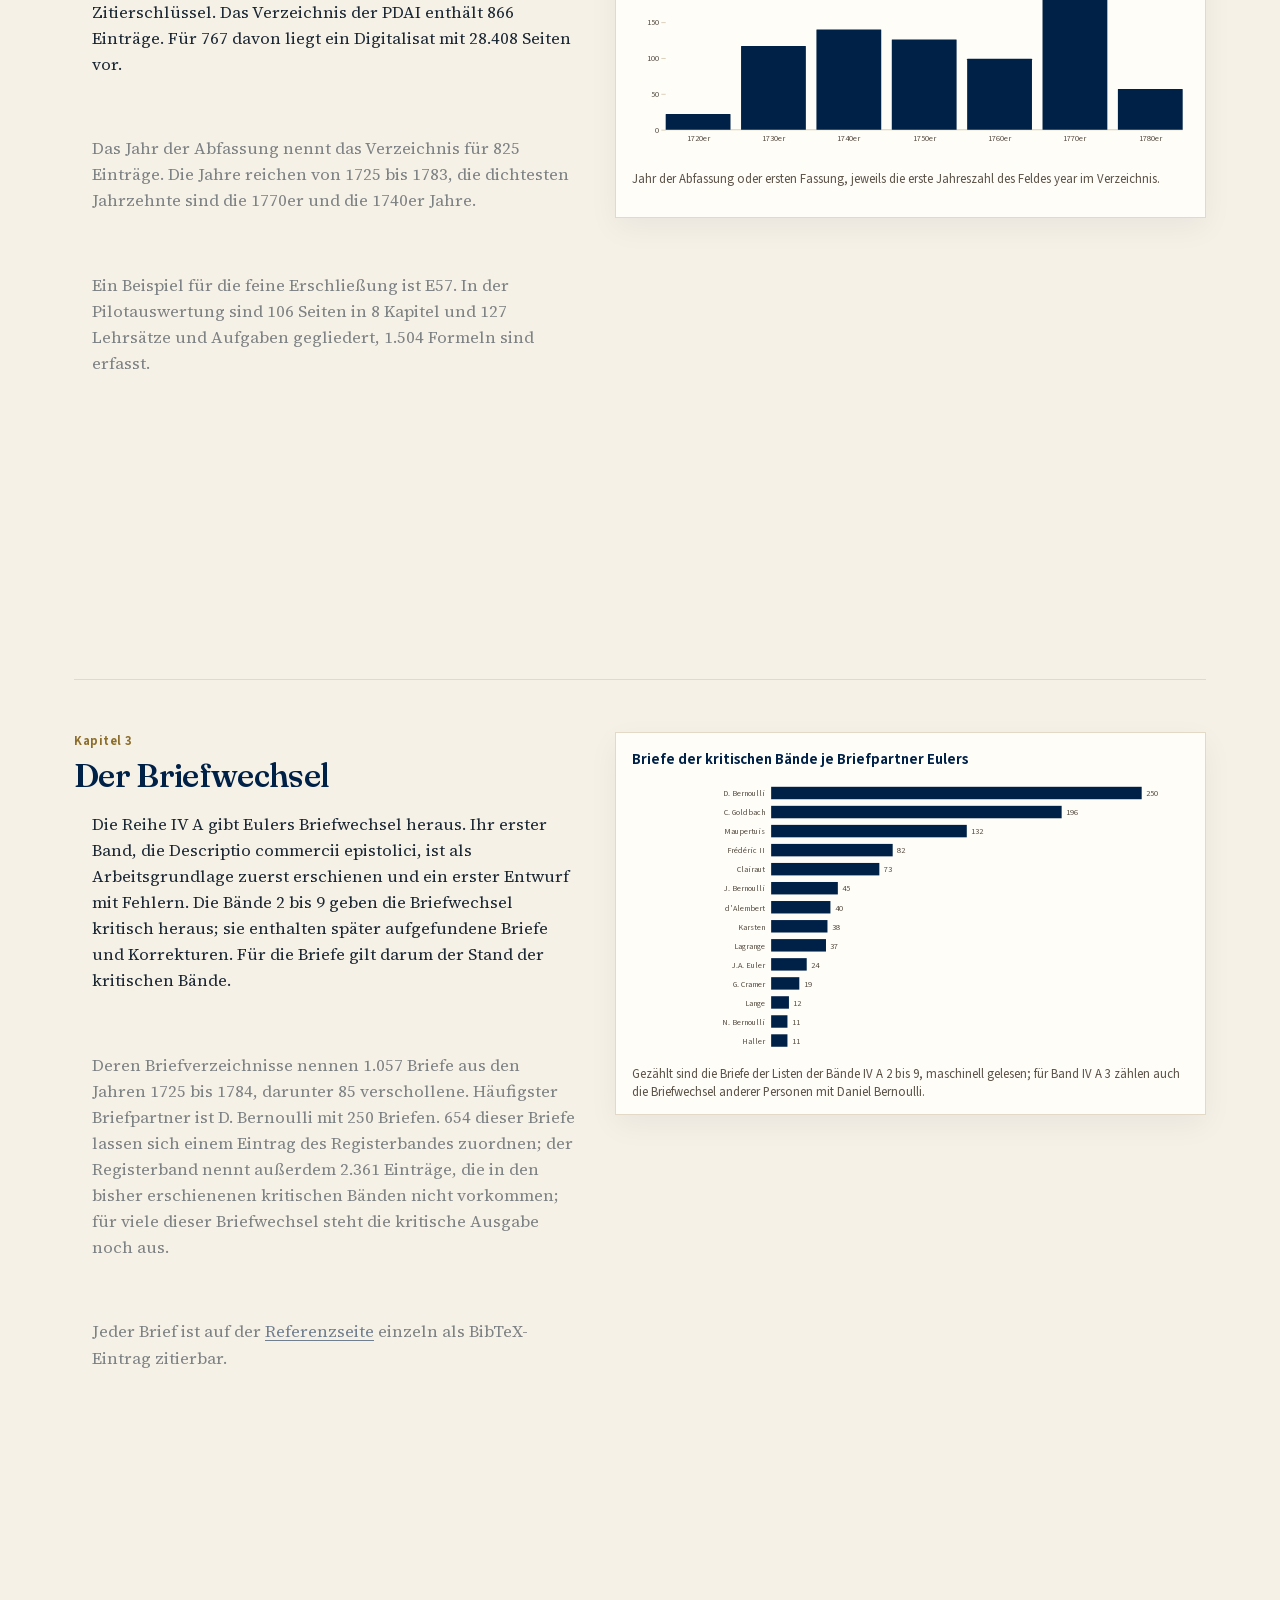
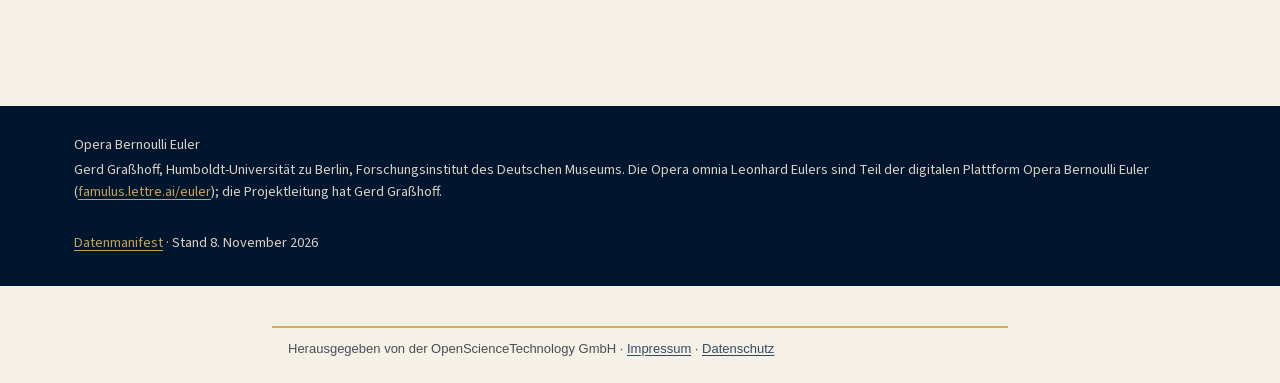
==== commit 170990ba: "Build euler" ====
--- a/bestand/index.html
+++ b/bestand/index.html
@@ -10,8 +10,8 @@
   <meta property="og:description" content="Was von Eulers Werk und Briefwechsel in der PDAI vorliegt, mit Zahlen aus den Quellen.">
   <meta property="og:type" content="website">
   <link rel="icon" href="../favicon.svg" type="image/svg+xml">
-  <link rel="stylesheet" href="../assets/fonts.css?v=20261108104815">
-  <link rel="stylesheet" href="../assets/landing.css?v=20261108104815">
+  <link rel="stylesheet" href="../assets/fonts.css?v=20261108112744">
+  <link rel="stylesheet" href="../assets/landing.css?v=20261108112744">
 <!-- famulus:publisher:start -->
 <meta name="referrer" content="no-referrer-when-downgrade">
 <meta name="publisher" content="OpenScienceTechnology GmbH">
@@ -68,7 +68,7 @@
 <div class="chapter-text">
 <p class="chapter-num">Kapitel 3</p><h2>Der Briefwechsel</h2>
 <div class="step" data-step="0"><p>Die Reihe IV A gibt Eulers Briefwechsel heraus. Ihr erster Band, die Descriptio commercii epistolici, ist als Arbeitsgrundlage zuerst erschienen und ein erster Entwurf mit Fehlern. Die Bände 2 bis 9 geben die Briefwechsel kritisch heraus; sie enthalten später aufgefundene Briefe und Korrekturen. Für die Briefe gilt darum der Stand der kritischen Bände.</p></div>
-<div class="step" data-step="1"><p>Deren Briefverzeichnisse nennen 1.040 Briefe aus den Jahren 1725 bis 1778, darunter 85 verschollene. Häufigster Briefpartner ist D. Bernoulli mit 250 Briefen. 644 dieser Briefe lassen sich einem Eintrag des Registerbandes zuordnen; der Registerband nennt außerdem 2.353 Einträge, die in den bisher erschienenen kritischen Bänden nicht vorkommen; für viele dieser Briefwechsel steht die kritische Ausgabe noch aus.</p></div>
+<div class="step" data-step="1"><p>Deren Briefverzeichnisse nennen 1.057 Briefe aus den Jahren 1725 bis 1784, darunter 85 verschollene. Häufigster Briefpartner ist D. Bernoulli mit 250 Briefen. 654 dieser Briefe lassen sich einem Eintrag des Registerbandes zuordnen; der Registerband nennt außerdem 2.361 Einträge, die in den bisher erschienenen kritischen Bänden nicht vorkommen; für viele dieser Briefwechsel steht die kritische Ausgabe noch aus.</p></div>
 <div class="step" data-step="2"><p>Jeder Brief ist auf der <a href="../briefe/">Referenzseite</a> einzeln als BibTeX-Eintrag zitierbar.</p></div>
 </div>
 <div class="chapter-figure"><div class="sticky"><div class="fig"></div></div></div>
@@ -86,11 +86,11 @@
     <div class="wrap"></div>
   </footer>
 
-  <script src="../assets/vendor/d3.v7.min.js?v=20261108104815"></script>
-  <script src="../data/bundle.js?v=20261108104815"></script>
-  <script src="../assets/js/charts.js?v=20261108104815"></script>
-  <script src="../assets/js/issues.js?v=20261108104815"></script>
-  <script src="../assets/js/scrolly.js?v=20261108104815"></script>
+  <script src="../assets/vendor/d3.v7.min.js?v=20261108112744"></script>
+  <script src="../data/bundle.js?v=20261108112744"></script>
+  <script src="../assets/js/charts.js?v=20261108112744"></script>
+  <script src="../assets/js/issues.js?v=20261108112744"></script>
+  <script src="../assets/js/scrolly.js?v=20261108112744"></script>
 <!-- famulus:publisher:start -->
 <p class="famulus-publisher" style="max-width:46rem;margin:2.5rem auto 1.5rem;padding:.7rem 16px 0;border-top:2px solid #c8a22a;font:13px/1.5 -apple-system,BlinkMacSystemFont,sans-serif;opacity:.8">Herausgegeben von der OpenScienceTechnology GmbH · <a href="/impressum/">Impressum</a> · <a href="/datenschutz/">Datenschutz</a></p>
 <script>(function(){try{var C="https://lettre.ngrok.dev/famulus-counter/api/hit",L=C.replace(/hit$/,'leave'),q=new URLSearchParams(location.search),v=Math.random().toString(36).slice(2,12),u=location.pathname;function S(a,b){navigator.sendBeacon?navigator.sendBeacon(a,b):fetch(a,{method:'POST',body:b,keepalive:true,mode:'no-cors'})}S(C,JSON.stringify({u:u,r:document.referrer,m:"",v:v,c:q.get('c')||q.get('utm_campaign')||''}));var a=0,t=document.visibilityState=='visible'?Date.now():0,s=0,x='',g='',k='';function sc(){var h=document.documentElement;s=Math.max(s,Math.min(100,Math.round((scrollY+innerHeight)/Math.max(h.scrollHeight,1)*100)))}addEventListener('scroll',sc,{passive:true});addEventListener('load',sc);sc();document.addEventListener('click',function(e){var l=e.target.closest&&e.target.closest('a[href]');if(l&&/^https?:$/.test(l.protocol)){var i=l.host==location.host;x=i?'in':'out';g=i?l.pathname+l.hash:l.host;k=(l.getAttribute('aria-label')||l.textContent||'').replace(/\s+/g,' ').trim().slice(0,80);B()}},true);function B(){S(L,JSON.stringify({u:u,v:v,d:Math.round((a+(t?Date.now()-t:0))/1000),s:s,x:x,t:g,k:k}))}function F(){if(t){a+=Date.now()-t;t=0}B()}document.addEventListener('visibilitychange',function(){document.visibilityState=='hidden'?F():t=Date.now()});addEventListener('pagehide',function(){if(t)F()})}catch(e){}})();</script>
